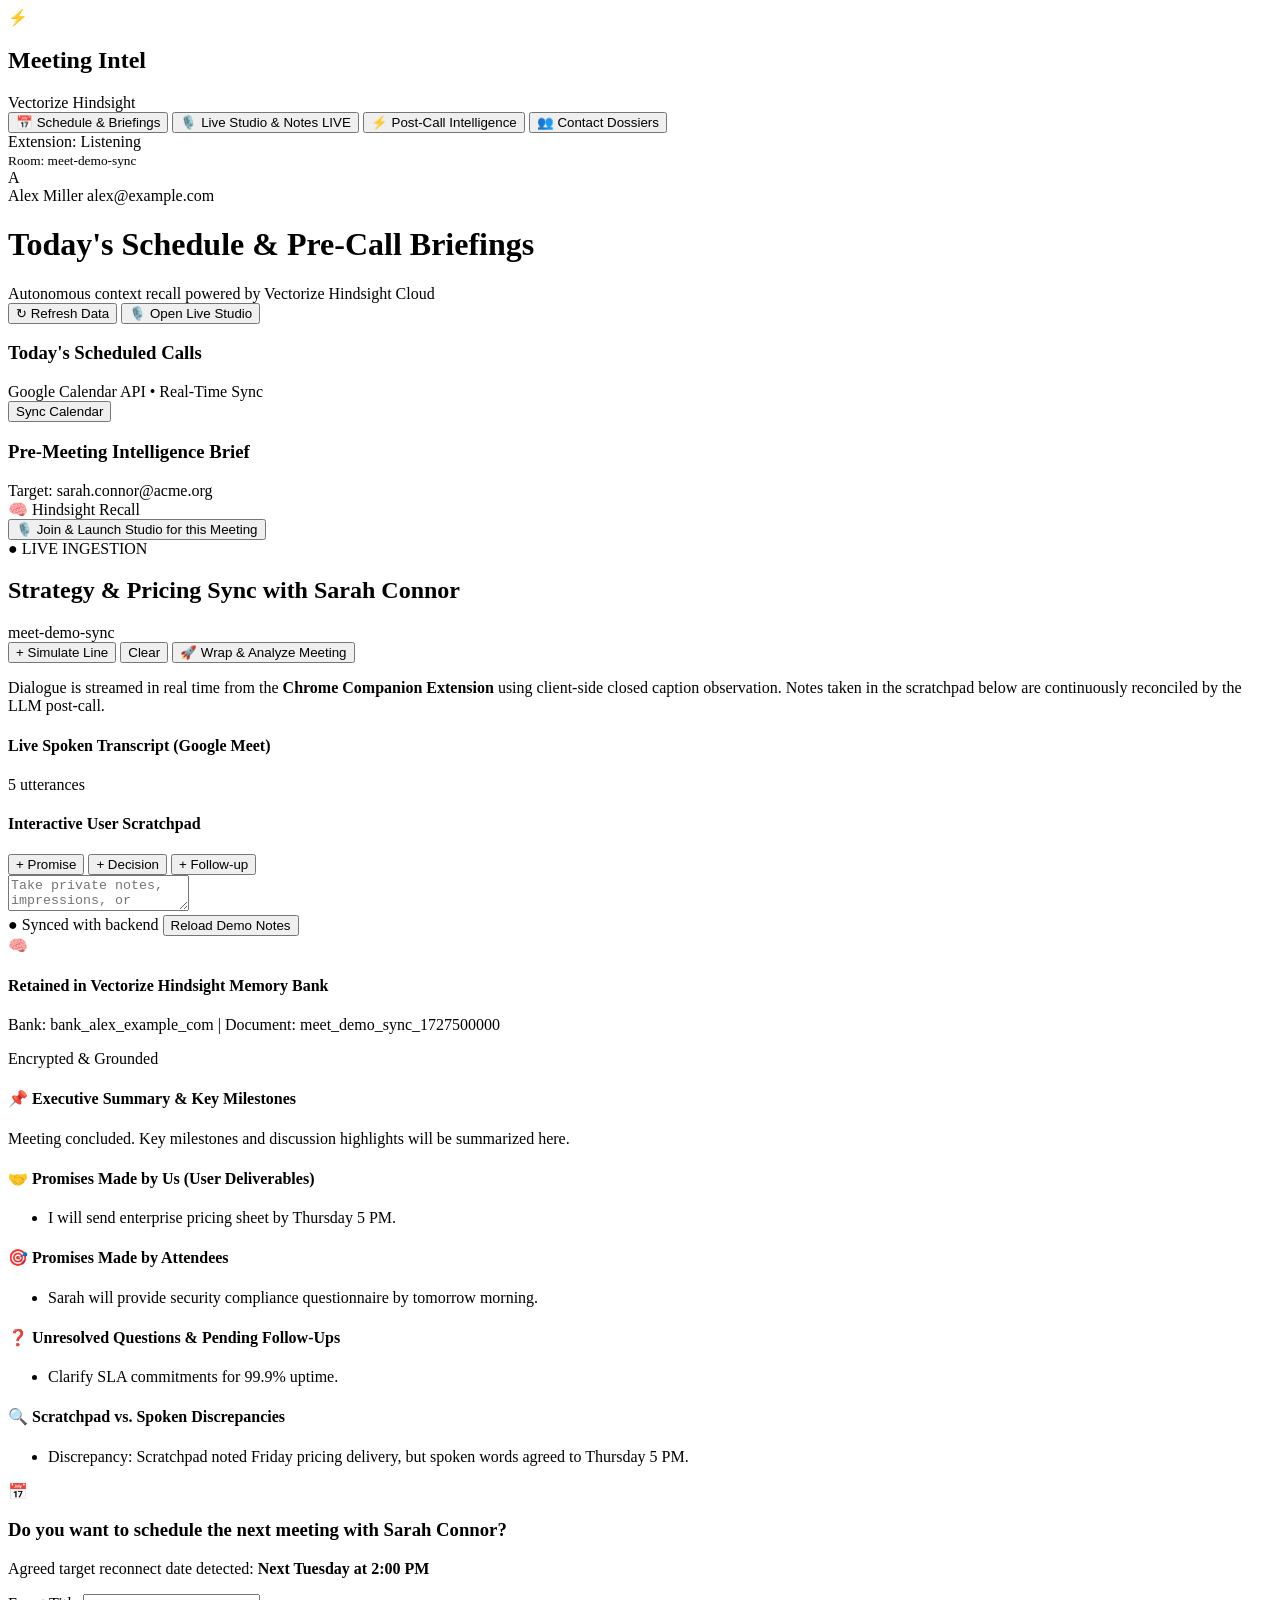
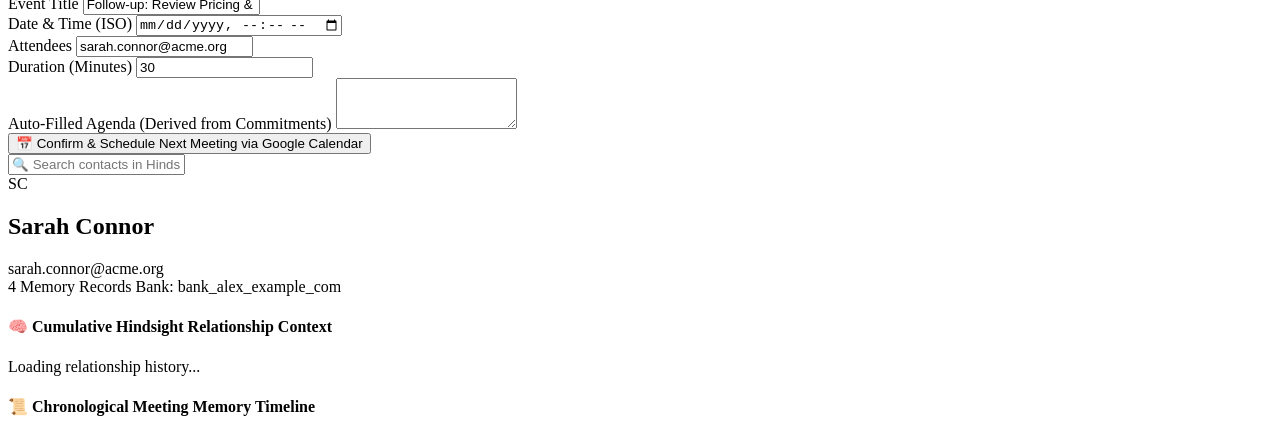
==== meeting-intelligence-agent/backend/app/static/index.html @ 630ba54e "feat: complete Meeting Intelligence Agent with Gemini, Hindsight memory, and n8n automations" ====
<!DOCTYPE html>
<html lang="en">
<head>
  <meta charset="UTF-8">
  <meta name="viewport" content="width=device-width, initial-scale=1.0">
  <title>Meeting Intelligence Agent - Central Dashboard</title>
  <link rel="stylesheet" href="/static/dashboard.css">
</head>
<body>
  <div class="layout-container">
    <!-- Sidebar Navigation -->
    <aside class="sidebar">
      <div class="sidebar-header">
        <div class="brand-logo">
          <span class="brand-icon">⚡</span>
          <div class="brand-text">
            <h2>Meeting Intel</h2>
            <span class="brand-tag">Vectorize Hindsight</span>
          </div>
        </div>
      </div>

      <nav class="sidebar-nav">
        <button class="nav-item active" data-view="view-schedule">
          <span class="nav-icon">📅</span>
          <span class="nav-label">Schedule & Briefings</span>
        </button>
        <button class="nav-item" data-view="view-studio">
          <span class="nav-icon">🎙️</span>
          <span class="nav-label">Live Studio & Notes</span>
          <span class="nav-badge" id="streamBadge">LIVE</span>
        </button>
        <button class="nav-item" data-view="view-intelligence">
          <span class="nav-icon">⚡</span>
          <span class="nav-label">Post-Call Intelligence</span>
        </button>
        <button class="nav-item" data-view="view-contacts">
          <span class="nav-icon">👥</span>
          <span class="nav-label">Contact Dossiers</span>
        </button>
      </nav>

      <div class="sidebar-footer">
        <div class="stream-status-card">
          <div class="stream-indicator">
            <span class="pulse-dot" id="streamPulse"></span>
            <span class="stream-text" id="streamStatusText">Extension: Listening</span>
          </div>
          <small id="activeMeetingCode">Room: meet-demo-sync</small>
        </div>
        <div class="user-profile">
          <div class="user-avatar">A</div>
          <div class="user-info">
            <span class="user-name">Alex Miller</span>
            <span class="user-role">alex@example.com</span>
          </div>
        </div>
      </div>
    </aside>

    <!-- Main Content Area -->
    <main class="main-content">
      <!-- Top Bar -->
      <header class="topbar">
        <div class="topbar-left">
          <h1 id="currentViewTitle">Today's Schedule & Pre-Call Briefings</h1>
          <span class="topbar-sub" id="currentViewSubtitle">Autonomous context recall powered by Vectorize Hindsight Cloud</span>
        </div>
        <div class="topbar-right">
          <button class="btn btn-secondary btn-sm" id="btnGlobalRefresh">↻ Refresh Data</button>
          <button class="btn btn-primary btn-sm" id="btnLaunchStudioDirect">🎙️ Open Live Studio</button>
        </div>
      </header>

      <!-- VIEW 1: Schedule & Briefings -->
      <section id="view-schedule" class="dashboard-view active">
        <div class="grid-two-col">
          <!-- Left: Today's Meetings -->
          <div class="card">
            <div class="card-header">
              <div class="card-title-group">
                <h3>Today's Scheduled Calls</h3>
                <span class="sub-text">Google Calendar API • Real-Time Sync</span>
              </div>
              <button class="btn btn-ghost btn-xs" id="btnRefreshCalendar">Sync Calendar</button>
            </div>
            <div class="card-body">
              <div id="todayMeetingsList" class="schedule-list">
                <!-- Dynamically populated -->
              </div>
            </div>
          </div>

          <!-- Right: Pre-Meeting Briefing Card -->
          <div class="card briefing-panel-card">
            <div class="card-header">
              <div class="card-title-group">
                <h3>Pre-Meeting Intelligence Brief</h3>
                <span class="sub-text" id="briefingContactName">Target: sarah.connor@acme.org</span>
              </div>
              <span class="hindsight-pill">🧠 Hindsight Recall</span>
            </div>
            <div class="card-body">
              <div id="briefingLoading" class="loader-state" style="display: none;">
                <div class="spinner"></div>
                <p>Querying Vectorize Hindsight Bank for past commitments & agreements...</p>
              </div>
              <div id="briefingContent" class="briefing-content-box">
                <!-- Dynamically populated -->
              </div>
              <div class="briefing-actions">
                <button class="btn btn-accent btn-block" id="btnLaunchCallWithBrief">
                  🎙️ Join & Launch Studio for this Meeting
                </button>
              </div>
            </div>
          </div>
        </div>
      </section>

      <!-- VIEW 2: Live Meeting Studio & Scratchpad -->
      <section id="view-studio" class="dashboard-view">
        <div class="studio-header-card">
          <div class="studio-status-row">
            <div class="studio-title-block">
              <span class="live-pill">● LIVE INGESTION</span>
              <h2 id="studioMeetingTitle">Strategy & Pricing Sync with Sarah Connor</h2>
              <span class="meeting-id-pill" id="studioMeetingId">meet-demo-sync</span>
            </div>
            <div class="studio-tools">
              <button class="btn btn-ghost btn-sm" id="btnSimulateDialogue" title="Simulate incoming caption">+ Simulate Line</button>
              <button class="btn btn-ghost btn-sm" id="btnClearDialogue">Clear</button>
              <button class="btn btn-accent btn-sm" id="btnStudioWrapMeeting">
                🚀 Wrap & Analyze Meeting
              </button>
            </div>
          </div>
          <p class="studio-explainer">
            Dialogue is streamed in real time from the <strong>Chrome Companion Extension</strong> using client-side closed caption observation. Notes taken in the scratchpad below are continuously reconciled by the LLM post-call.
          </p>
        </div>

        <div class="studio-workspace">
          <!-- Left: Real-time Transcript Stream -->
          <div class="studio-pane dialogue-pane">
            <div class="pane-header">
              <h4>Live Spoken Transcript (Google Meet)</h4>
              <span class="pane-meta" id="captionCount">5 utterances</span>
            </div>
            <div class="dialogue-feed" id="dialogueFeed">
              <!-- Dynamically populated from /api/stream/session/{meeting_id} -->
            </div>
          </div>

          <!-- Right: Interactive User Scratchpad -->
          <div class="studio-pane scratchpad-pane">
            <div class="pane-header">
              <h4>Interactive User Scratchpad</h4>
              <div class="quick-tags-group">
                <button class="btn-tag" data-tag="[Promise: ]">+ Promise</button>
                <button class="btn-tag" data-tag="[Decision: ]">+ Decision</button>
                <button class="btn-tag" data-tag="[Action: ]">+ Follow-up</button>
              </div>
            </div>
            <textarea id="studioScratchpad" class="studio-textarea" placeholder="Take private notes, impressions, or agreed offline commitments during the call..."></textarea>
            <div class="scratchpad-statusbar">
              <span id="scratchpadSaveStatus">● Synced with backend</span>
              <button class="btn btn-link btn-xs" id="btnLoadDemoNotes">Reload Demo Notes</button>
            </div>
          </div>
        </div>
      </section>

      <!-- VIEW 3: Post-Meeting Intelligence & Follow-up Center -->
      <section id="view-intelligence" class="dashboard-view">
        <div id="intelLoadingState" class="loader-state" style="display: none;">
          <div class="spinner-large"></div>
          <h3>Running Synthesis & Updating Hindsight Cloud</h3>
          <p>Extracting commitments, analyzing note discrepancies, and retaining memories...</p>
        </div>

        <div id="intelMainContent">
          <!-- Hindsight Confirmation Banner -->
          <div class="memory-confirmation-banner">
            <div class="banner-icon">🧠</div>
            <div class="banner-text">
              <h4>Retained in Vectorize Hindsight Memory Bank</h4>
              <p id="hindsightMemoryDetails">Bank: bank_alex_example_com | Document: meet_demo_sync_1727500000</p>
            </div>
            <span class="badge-success">Encrypted & Grounded</span>
          </div>

          <!-- Structured Intelligence Grid -->
          <div class="intel-grid">
            <!-- Executive Summary -->
            <div class="intel-card col-span-2">
              <div class="intel-card-header">
                <h4>📌 Executive Summary & Key Milestones</h4>
              </div>
              <div class="intel-card-body" id="intelSummary">
                Meeting concluded. Key milestones and discussion highlights will be summarized here.
              </div>
            </div>

            <!-- Promises Made by Us -->
            <div class="intel-card">
              <div class="intel-card-header highlight-blue">
                <h4>🤝 Promises Made by Us (User Deliverables)</h4>
              </div>
              <ul class="intel-list" id="intelPromisesUs">
                <li>I will send enterprise pricing sheet by Thursday 5 PM.</li>
              </ul>
            </div>

            <!-- Promises Made by Them -->
            <div class="intel-card">
              <div class="intel-card-header highlight-purple">
                <h4>🎯 Promises Made by Attendees</h4>
              </div>
              <ul class="intel-list" id="intelPromisesThem">
                <li>Sarah will provide security compliance questionnaire by tomorrow morning.</li>
              </ul>
            </div>

            <!-- Unresolved Action Items -->
            <div class="intel-card">
              <div class="intel-card-header highlight-amber">
                <h4>❓ Unresolved Questions & Pending Follow-Ups</h4>
              </div>
              <ul class="intel-list" id="intelOpenFollowups">
                <li>Clarify SLA commitments for 99.9% uptime.</li>
              </ul>
            </div>

            <!-- Note Discrepancy Reconciliation -->
            <div class="intel-card">
              <div class="intel-card-header highlight-red">
                <h4>🔍 Scratchpad vs. Spoken Discrepancies</h4>
              </div>
              <ul class="intel-list" id="intelDiscrepancies">
                <li>Discrepancy: Scratchpad noted Friday pricing delivery, but spoken words agreed to Thursday 5 PM.</li>
              </ul>
            </div>
          </div>

          <!-- Proactive Follow-up Action Card -->
          <div class="card followup-card">
            <div class="followup-header">
              <div class="followup-title">
                <span class="calendar-icon">📅</span>
                <div>
                  <h3>Do you want to schedule the next meeting with <span id="followupAttendeeName">Sarah Connor</span>?</h3>
                  <p>Agreed target reconnect date detected: <strong id="followupSuggestedDate">Next Tuesday at 2:00 PM</strong></p>
                </div>
              </div>
            </div>

            <div class="followup-form-grid">
              <div class="form-group">
                <label>Event Title</label>
                <input type="text" id="followupTitle" value="Follow-up: Review Pricing & Deliverables" />
              </div>
              <div class="form-group">
                <label>Date & Time (ISO)</label>
                <input type="datetime-local" id="followupDateTime" />
              </div>
              <div class="form-group">
                <label>Attendees</label>
                <input type="text" id="followupAttendees" value="sarah.connor@acme.org" />
              </div>
              <div class="form-group">
                <label>Duration (Minutes)</label>
                <input type="number" id="followupDuration" value="30" step="15" />
              </div>
              <div class="form-group col-span-2">
                <label>Auto-Filled Agenda (Derived from Commitments)</label>
                <textarea id="followupAgenda" rows="3"></textarea>
              </div>
            </div>

            <div class="followup-footer">
              <button class="btn btn-success btn-lg" id="btnConfirmSchedule">
                📅 Confirm & Schedule Next Meeting via Google Calendar
              </button>
              <div id="calendarSuccessBox" class="success-box" style="display: none;"></div>
            </div>
          </div>
        </div>
      </section>

      <!-- VIEW 4: Contact History / Hindsight Dossier -->
      <section id="view-contacts" class="dashboard-view">
        <div class="dossier-layout">
          <!-- Contacts Sidebar -->
          <div class="dossier-list-pane">
            <div class="search-box">
              <input type="text" id="contactSearchInput" placeholder="🔍 Search contacts in Hindsight..." />
            </div>
            <div class="contacts-list" id="contactsContainer">
              <!-- Dynamically populated from /api/contacts -->
            </div>
          </div>

          <!-- Contact Profile & Cumulative History -->
          <div class="dossier-detail-pane">
            <div id="dossierHeader" class="dossier-profile-header">
              <div class="dossier-avatar" id="dossierAvatar">SC</div>
              <div class="dossier-meta">
                <h2 id="dossierContactName">Sarah Connor</h2>
                <span id="dossierContactEmail">sarah.connor@acme.org</span>
                <div class="dossier-tags">
                  <span class="tag-pill" id="dossierMemoryCount">4 Memory Records</span>
                  <span class="tag-pill">Bank: bank_alex_example_com</span>
                </div>
              </div>
            </div>

            <div class="dossier-sections">
              <!-- Cumulative Brief -->
              <div class="card mb-4">
                <div class="card-header">
                  <h4>🧠 Cumulative Hindsight Relationship Context</h4>
                </div>
                <div class="card-body">
                  <div id="dossierBriefing" class="dossier-text-content">
                    Loading relationship history...
                  </div>
                </div>
              </div>

              <!-- Chronological Meeting Timeline -->
              <div class="card">
                <div class="card-header">
                  <h4>📜 Chronological Meeting Memory Timeline</h4>
                </div>
                <div class="card-body">
                  <div id="dossierTimeline" class="timeline-container">
                    <!-- Dynamically populated -->
                  </div>
                </div>
              </div>
            </div>
          </div>
        </div>
      </section>
    </main>
  </div>

  <script src="/static/dashboard.js"></script>
</body>
</html>
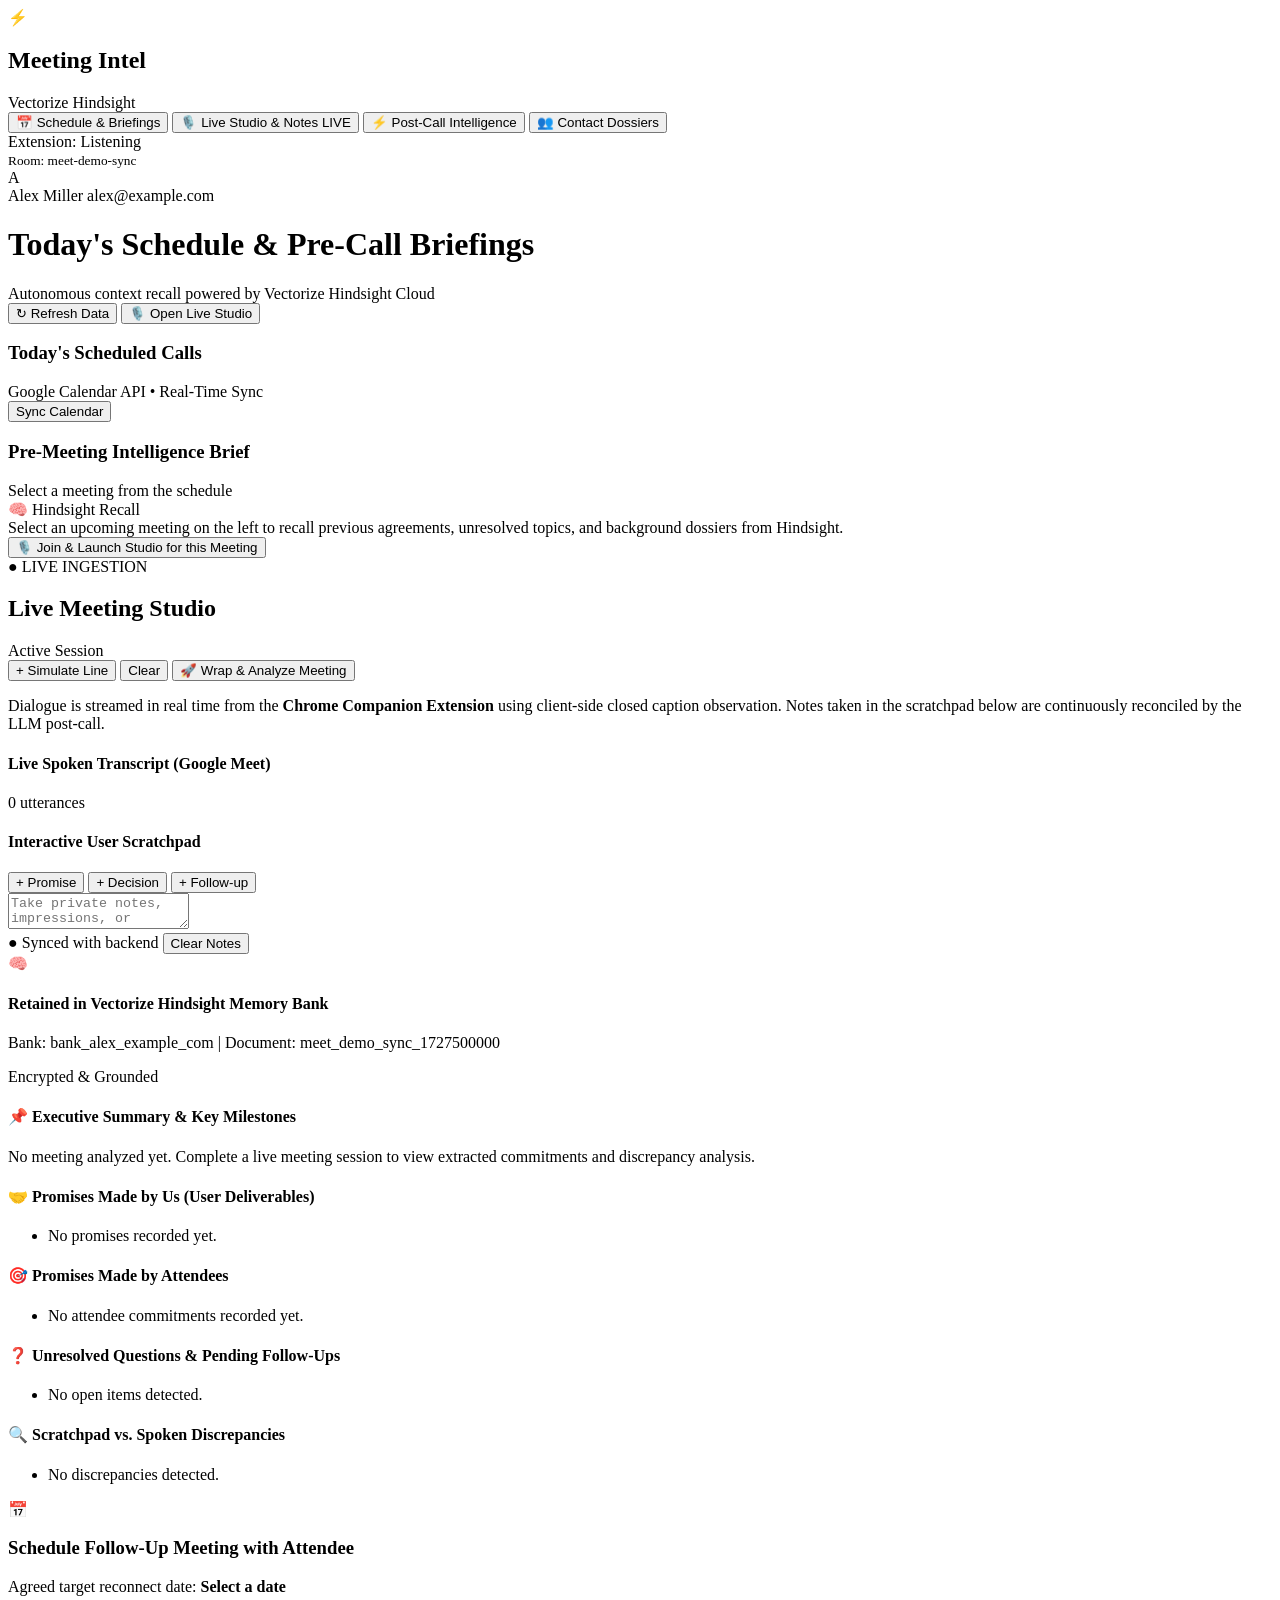
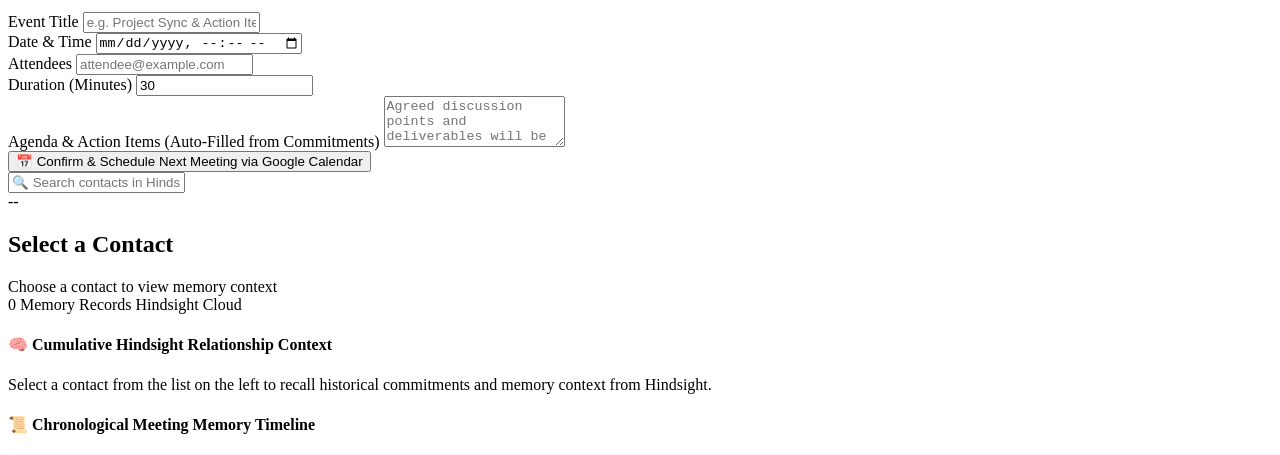
==== commit de55a177: "clean: remove all preset demo data, Sarah references, and sync extension to Meating AI Extention" ====
--- a/meeting-intelligence-agent/backend/app/static/index.html
+++ b/meeting-intelligence-agent/backend/app/static/index.html
@@ -96,7 +96,7 @@
             <div class="card-header">
               <div class="card-title-group">
                 <h3>Pre-Meeting Intelligence Brief</h3>
-                <span class="sub-text" id="briefingContactName">Target: sarah.connor@acme.org</span>
+                <span class="sub-text" id="briefingContactName">Select a meeting from the schedule</span>
               </div>
               <span class="hindsight-pill">🧠 Hindsight Recall</span>
             </div>
@@ -106,7 +106,7 @@
                 <p>Querying Vectorize Hindsight Bank for past commitments & agreements...</p>
               </div>
               <div id="briefingContent" class="briefing-content-box">
-                <!-- Dynamically populated -->
+                Select an upcoming meeting on the left to recall previous agreements, unresolved topics, and background dossiers from Hindsight.
               </div>
               <div class="briefing-actions">
                 <button class="btn btn-accent btn-block" id="btnLaunchCallWithBrief">
@@ -124,8 +124,8 @@
           <div class="studio-status-row">
             <div class="studio-title-block">
               <span class="live-pill">● LIVE INGESTION</span>
-              <h2 id="studioMeetingTitle">Strategy & Pricing Sync with Sarah Connor</h2>
-              <span class="meeting-id-pill" id="studioMeetingId">meet-demo-sync</span>
+              <h2 id="studioMeetingTitle">Live Meeting Studio</h2>
+              <span class="meeting-id-pill" id="studioMeetingId">Active Session</span>
             </div>
             <div class="studio-tools">
               <button class="btn btn-ghost btn-sm" id="btnSimulateDialogue" title="Simulate incoming caption">+ Simulate Line</button>
@@ -145,7 +145,7 @@
           <div class="studio-pane dialogue-pane">
             <div class="pane-header">
               <h4>Live Spoken Transcript (Google Meet)</h4>
-              <span class="pane-meta" id="captionCount">5 utterances</span>
+              <span class="pane-meta" id="captionCount">0 utterances</span>
             </div>
             <div class="dialogue-feed" id="dialogueFeed">
               <!-- Dynamically populated from /api/stream/session/{meeting_id} -->
@@ -165,7 +165,7 @@
             <textarea id="studioScratchpad" class="studio-textarea" placeholder="Take private notes, impressions, or agreed offline commitments during the call..."></textarea>
             <div class="scratchpad-statusbar">
               <span id="scratchpadSaveStatus">● Synced with backend</span>
-              <button class="btn btn-link btn-xs" id="btnLoadDemoNotes">Reload Demo Notes</button>
+              <button class="btn btn-link btn-xs" id="btnClearNotes">Clear Notes</button>
             </div>
           </div>
         </div>
@@ -198,7 +198,7 @@
                 <h4>📌 Executive Summary & Key Milestones</h4>
               </div>
               <div class="intel-card-body" id="intelSummary">
-                Meeting concluded. Key milestones and discussion highlights will be summarized here.
+                No meeting analyzed yet. Complete a live meeting session to view extracted commitments and discrepancy analysis.
               </div>
             </div>
 
@@ -208,7 +208,7 @@
                 <h4>🤝 Promises Made by Us (User Deliverables)</h4>
               </div>
               <ul class="intel-list" id="intelPromisesUs">
-                <li>I will send enterprise pricing sheet by Thursday 5 PM.</li>
+                <li style="color: var(--text-muted);">No promises recorded yet.</li>
               </ul>
             </div>
 
@@ -218,7 +218,7 @@
                 <h4>🎯 Promises Made by Attendees</h4>
               </div>
               <ul class="intel-list" id="intelPromisesThem">
-                <li>Sarah will provide security compliance questionnaire by tomorrow morning.</li>
+                <li style="color: var(--text-muted);">No attendee commitments recorded yet.</li>
               </ul>
             </div>
 
@@ -228,7 +228,7 @@
                 <h4>❓ Unresolved Questions & Pending Follow-Ups</h4>
               </div>
               <ul class="intel-list" id="intelOpenFollowups">
-                <li>Clarify SLA commitments for 99.9% uptime.</li>
+                <li style="color: var(--text-muted);">No open items detected.</li>
               </ul>
             </div>
 
@@ -238,7 +238,7 @@
                 <h4>🔍 Scratchpad vs. Spoken Discrepancies</h4>
               </div>
               <ul class="intel-list" id="intelDiscrepancies">
-                <li>Discrepancy: Scratchpad noted Friday pricing delivery, but spoken words agreed to Thursday 5 PM.</li>
+                <li style="color: var(--text-muted);">No discrepancies detected.</li>
               </ul>
             </div>
           </div>
@@ -249,8 +249,8 @@
               <div class="followup-title">
                 <span class="calendar-icon">📅</span>
                 <div>
-                  <h3>Do you want to schedule the next meeting with <span id="followupAttendeeName">Sarah Connor</span>?</h3>
-                  <p>Agreed target reconnect date detected: <strong id="followupSuggestedDate">Next Tuesday at 2:00 PM</strong></p>
+                  <h3>Schedule Follow-Up Meeting with <span id="followupAttendeeName">Attendee</span></h3>
+                  <p>Agreed target reconnect date: <strong id="followupSuggestedDate">Select a date</strong></p>
                 </div>
               </div>
             </div>
@@ -258,23 +258,23 @@
             <div class="followup-form-grid">
               <div class="form-group">
                 <label>Event Title</label>
-                <input type="text" id="followupTitle" value="Follow-up: Review Pricing & Deliverables" />
+                <input type="text" id="followupTitle" placeholder="e.g. Project Sync & Action Items" />
               </div>
               <div class="form-group">
-                <label>Date & Time (ISO)</label>
+                <label>Date & Time</label>
                 <input type="datetime-local" id="followupDateTime" />
               </div>
               <div class="form-group">
                 <label>Attendees</label>
-                <input type="text" id="followupAttendees" value="sarah.connor@acme.org" />
+                <input type="text" id="followupAttendees" placeholder="attendee@example.com" />
               </div>
               <div class="form-group">
                 <label>Duration (Minutes)</label>
                 <input type="number" id="followupDuration" value="30" step="15" />
               </div>
               <div class="form-group col-span-2">
-                <label>Auto-Filled Agenda (Derived from Commitments)</label>
-                <textarea id="followupAgenda" rows="3"></textarea>
+                <label>Agenda & Action Items (Auto-Filled from Commitments)</label>
+                <textarea id="followupAgenda" rows="3" placeholder="Agreed discussion points and deliverables will be pre-filled here..."></textarea>
               </div>
             </div>
 
@@ -304,13 +304,13 @@
           <!-- Contact Profile & Cumulative History -->
           <div class="dossier-detail-pane">
             <div id="dossierHeader" class="dossier-profile-header">
-              <div class="dossier-avatar" id="dossierAvatar">SC</div>
+              <div class="dossier-avatar" id="dossierAvatar">--</div>
               <div class="dossier-meta">
-                <h2 id="dossierContactName">Sarah Connor</h2>
-                <span id="dossierContactEmail">sarah.connor@acme.org</span>
+                <h2 id="dossierContactName">Select a Contact</h2>
+                <span id="dossierContactEmail">Choose a contact to view memory context</span>
                 <div class="dossier-tags">
-                  <span class="tag-pill" id="dossierMemoryCount">4 Memory Records</span>
-                  <span class="tag-pill">Bank: bank_alex_example_com</span>
+                  <span class="tag-pill" id="dossierMemoryCount">0 Memory Records</span>
+                  <span class="tag-pill">Hindsight Cloud</span>
                 </div>
               </div>
             </div>
@@ -323,7 +323,7 @@
                 </div>
                 <div class="card-body">
                   <div id="dossierBriefing" class="dossier-text-content">
-                    Loading relationship history...
+                    Select a contact from the list on the left to recall historical commitments and memory context from Hindsight.
                   </div>
                 </div>
               </div>
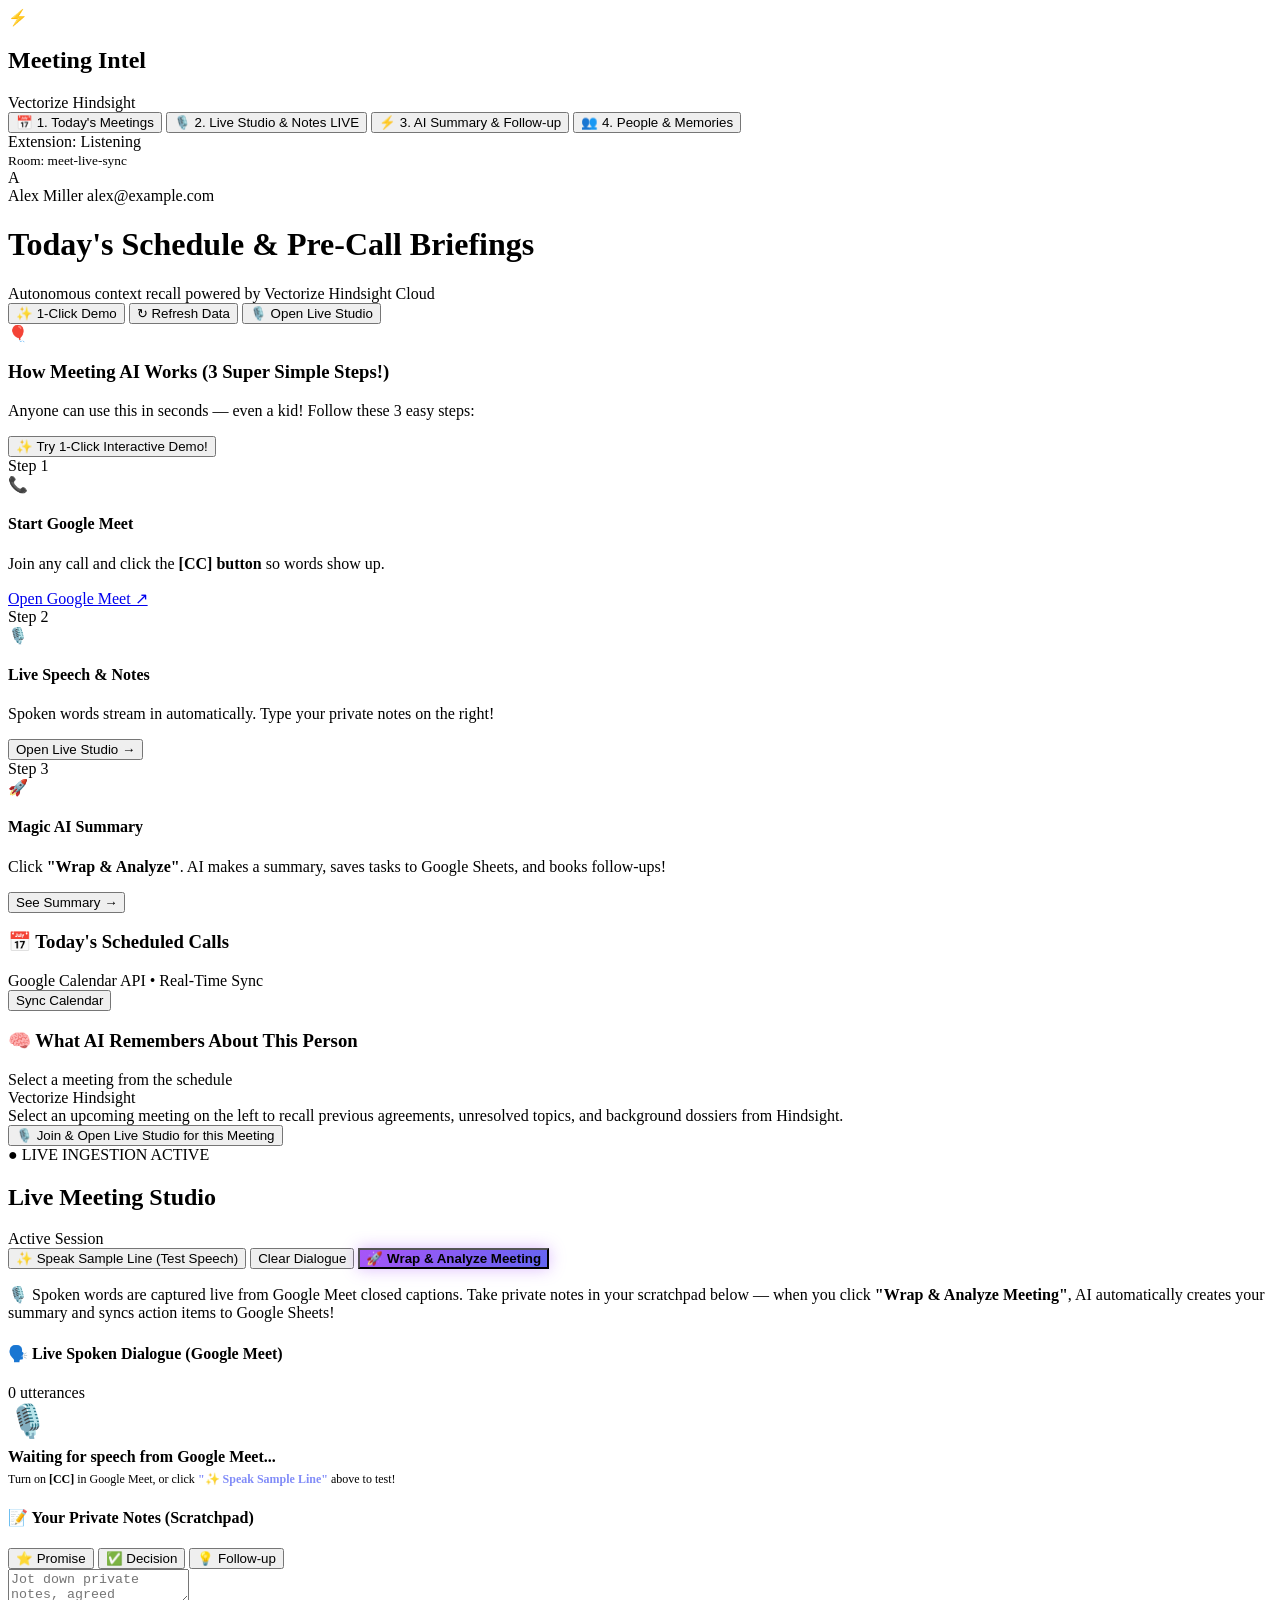
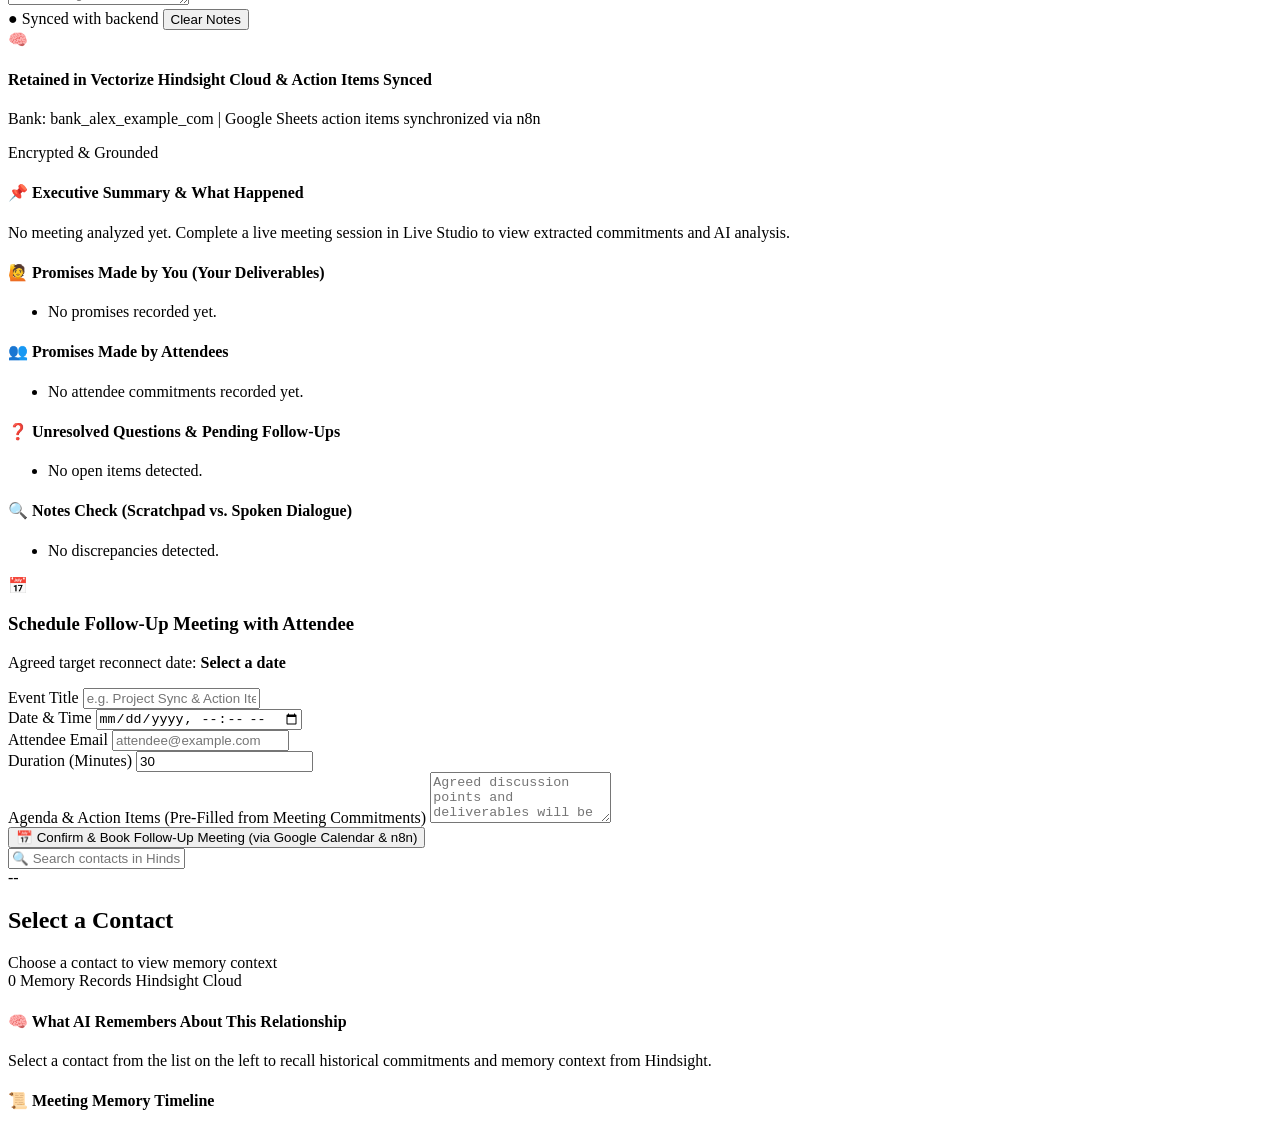
==== commit c71976e0: "feat: Add kid-friendly 3-step wizard, 1-click interactive demo, and crystal-clear extension live ver" ====
--- a/meeting-intelligence-agent/backend/app/static/index.html
+++ b/meeting-intelligence-agent/backend/app/static/index.html
@@ -23,20 +23,20 @@
       <nav class="sidebar-nav">
         <button class="nav-item active" data-view="view-schedule">
           <span class="nav-icon">📅</span>
-          <span class="nav-label">Schedule & Briefings</span>
+          <span class="nav-label">1. Today's Meetings</span>
         </button>
         <button class="nav-item" data-view="view-studio">
           <span class="nav-icon">🎙️</span>
-          <span class="nav-label">Live Studio & Notes</span>
+          <span class="nav-label">2. Live Studio & Notes</span>
           <span class="nav-badge" id="streamBadge">LIVE</span>
         </button>
         <button class="nav-item" data-view="view-intelligence">
           <span class="nav-icon">⚡</span>
-          <span class="nav-label">Post-Call Intelligence</span>
+          <span class="nav-label">3. AI Summary & Follow-up</span>
         </button>
         <button class="nav-item" data-view="view-contacts">
           <span class="nav-icon">👥</span>
-          <span class="nav-label">Contact Dossiers</span>
+          <span class="nav-label">4. People & Memories</span>
         </button>
       </nav>
 
@@ -46,7 +46,7 @@
             <span class="pulse-dot" id="streamPulse"></span>
             <span class="stream-text" id="streamStatusText">Extension: Listening</span>
           </div>
-          <small id="activeMeetingCode">Room: meet-demo-sync</small>
+          <small id="activeMeetingCode">Room: meet-live-sync</small>
         </div>
         <div class="user-profile">
           <div class="user-avatar">A</div>
@@ -67,10 +67,53 @@
           <span class="topbar-sub" id="currentViewSubtitle">Autonomous context recall powered by Vectorize Hindsight Cloud</span>
         </div>
         <div class="topbar-right">
+          <button class="btn btn-magic-sm" id="btnLaunchDemoTop">✨ 1-Click Demo</button>
           <button class="btn btn-secondary btn-sm" id="btnGlobalRefresh">↻ Refresh Data</button>
           <button class="btn btn-primary btn-sm" id="btnLaunchStudioDirect">🎙️ Open Live Studio</button>
         </div>
       </header>
+
+      <!-- Kid-Friendly 3-Step Guide Banner -->
+      <div class="kid-guide-banner" id="kidGuideBanner">
+        <div class="guide-banner-header">
+          <div class="guide-title">
+            <span class="guide-emoji">🎈</span>
+            <div>
+              <h3>How Meeting AI Works (3 Super Simple Steps!)</h3>
+              <p>Anyone can use this in seconds — even a kid! Follow these 3 easy steps:</p>
+            </div>
+          </div>
+          <button class="btn btn-magic" id="btnLaunchDemo">
+            ✨ Try 1-Click Interactive Demo!
+          </button>
+        </div>
+
+        <div class="guide-steps-grid">
+          <div class="step-card" id="guideStep1">
+            <div class="step-num">Step 1</div>
+            <div class="step-icon">📞</div>
+            <h4>Start Google Meet</h4>
+            <p>Join any call and click the <strong>[CC] button</strong> so words show up.</p>
+            <a href="https://meet.google.com/new" target="_blank" class="step-link">Open Google Meet ↗</a>
+          </div>
+
+          <div class="step-card" id="guideStep2">
+            <div class="step-num">Step 2</div>
+            <div class="step-icon">🎙️</div>
+            <h4>Live Speech & Notes</h4>
+            <p>Spoken words stream in automatically. Type your private notes on the right!</p>
+            <button class="step-btn" id="btnGoToStudio">Open Live Studio →</button>
+          </div>
+
+          <div class="step-card" id="guideStep3">
+            <div class="step-num">Step 3</div>
+            <div class="step-icon">🚀</div>
+            <h4>Magic AI Summary</h4>
+            <p>Click <strong>"Wrap & Analyze"</strong>. AI makes a summary, saves tasks to Google Sheets, and books follow-ups!</p>
+            <button class="step-btn" id="btnGoToIntel">See Summary →</button>
+          </div>
+        </div>
+      </div>
 
       <!-- VIEW 1: Schedule & Briefings -->
       <section id="view-schedule" class="dashboard-view active">
@@ -79,7 +122,7 @@
           <div class="card">
             <div class="card-header">
               <div class="card-title-group">
-                <h3>Today's Scheduled Calls</h3>
+                <h3>📅 Today's Scheduled Calls</h3>
                 <span class="sub-text">Google Calendar API • Real-Time Sync</span>
               </div>
               <button class="btn btn-ghost btn-xs" id="btnRefreshCalendar">Sync Calendar</button>
@@ -95,10 +138,10 @@
           <div class="card briefing-panel-card">
             <div class="card-header">
               <div class="card-title-group">
-                <h3>Pre-Meeting Intelligence Brief</h3>
+                <h3>🧠 What AI Remembers About This Person</h3>
                 <span class="sub-text" id="briefingContactName">Select a meeting from the schedule</span>
               </div>
-              <span class="hindsight-pill">🧠 Hindsight Recall</span>
+              <span class="hindsight-pill">Vectorize Hindsight</span>
             </div>
             <div class="card-body">
               <div id="briefingLoading" class="loader-state" style="display: none;">
@@ -110,7 +153,7 @@
               </div>
               <div class="briefing-actions">
                 <button class="btn btn-accent btn-block" id="btnLaunchCallWithBrief">
-                  🎙️ Join & Launch Studio for this Meeting
+                  🎙️ Join & Open Live Studio for this Meeting
                 </button>
               </div>
             </div>
@@ -123,20 +166,22 @@
         <div class="studio-header-card">
           <div class="studio-status-row">
             <div class="studio-title-block">
-              <span class="live-pill">● LIVE INGESTION</span>
+              <span class="live-pill">● LIVE INGESTION ACTIVE</span>
               <h2 id="studioMeetingTitle">Live Meeting Studio</h2>
               <span class="meeting-id-pill" id="studioMeetingId">Active Session</span>
             </div>
             <div class="studio-tools">
-              <button class="btn btn-ghost btn-sm" id="btnSimulateDialogue" title="Simulate incoming caption">+ Simulate Line</button>
-              <button class="btn btn-ghost btn-sm" id="btnClearDialogue">Clear</button>
-              <button class="btn btn-accent btn-sm" id="btnStudioWrapMeeting">
+              <button class="btn btn-primary btn-sm" id="btnSimulateDialogue" title="Simulate incoming caption">
+                ✨ Speak Sample Line (Test Speech)
+              </button>
+              <button class="btn btn-ghost btn-sm" id="btnClearDialogue">Clear Dialogue</button>
+              <button class="btn btn-accent btn-sm" id="btnStudioWrapMeeting" style="font-weight: 800; background: linear-gradient(135deg, #a855f7, #6366f1); box-shadow: 0 0 16px rgba(168, 85, 247, 0.4);">
                 🚀 Wrap & Analyze Meeting
               </button>
             </div>
           </div>
           <p class="studio-explainer">
-            Dialogue is streamed in real time from the <strong>Chrome Companion Extension</strong> using client-side closed caption observation. Notes taken in the scratchpad below are continuously reconciled by the LLM post-call.
+            🎙️ Spoken words are captured live from Google Meet closed captions. Take private notes in your scratchpad below — when you click <strong>"Wrap & Analyze Meeting"</strong>, AI automatically creates your summary and syncs action items to Google Sheets!
           </p>
         </div>
 
@@ -144,25 +189,31 @@
           <!-- Left: Real-time Transcript Stream -->
           <div class="studio-pane dialogue-pane">
             <div class="pane-header">
-              <h4>Live Spoken Transcript (Google Meet)</h4>
+              <h4>🗣️ Live Spoken Dialogue (Google Meet)</h4>
               <span class="pane-meta" id="captionCount">0 utterances</span>
             </div>
             <div class="dialogue-feed" id="dialogueFeed">
-              <!-- Dynamically populated from /api/stream/session/{meeting_id} -->
+              <div class="empty-feed-hint">
+                <div style="font-size: 32px; margin-bottom: 8px;">🎙️</div>
+                <strong>Waiting for speech from Google Meet...</strong>
+                <p style="font-size: 12px; color: var(--text-muted); margin-top: 6px;">
+                  Turn on <strong>[CC]</strong> in Google Meet, or click <strong style="color: #818cf8;">"✨ Speak Sample Line"</strong> above to test!
+                </p>
+              </div>
             </div>
           </div>
 
           <!-- Right: Interactive User Scratchpad -->
           <div class="studio-pane scratchpad-pane">
             <div class="pane-header">
-              <h4>Interactive User Scratchpad</h4>
+              <h4>📝 Your Private Notes (Scratchpad)</h4>
               <div class="quick-tags-group">
-                <button class="btn-tag" data-tag="[Promise: ]">+ Promise</button>
-                <button class="btn-tag" data-tag="[Decision: ]">+ Decision</button>
-                <button class="btn-tag" data-tag="[Action: ]">+ Follow-up</button>
-              </div>
-            </div>
-            <textarea id="studioScratchpad" class="studio-textarea" placeholder="Take private notes, impressions, or agreed offline commitments during the call..."></textarea>
+                <button class="btn-tag" data-tag="[Promise: ]">⭐ Promise</button>
+                <button class="btn-tag" data-tag="[Decision: ]">✅ Decision</button>
+                <button class="btn-tag" data-tag="[Action: ]">💡 Follow-up</button>
+              </div>
+            </div>
+            <textarea id="studioScratchpad" class="studio-textarea" placeholder="Jot down private notes, agreed commitments, or offline ideas during the call..."></textarea>
             <div class="scratchpad-statusbar">
               <span id="scratchpadSaveStatus">● Synced with backend</span>
               <button class="btn btn-link btn-xs" id="btnClearNotes">Clear Notes</button>
@@ -175,17 +226,17 @@
       <section id="view-intelligence" class="dashboard-view">
         <div id="intelLoadingState" class="loader-state" style="display: none;">
           <div class="spinner-large"></div>
-          <h3>Running Synthesis & Updating Hindsight Cloud</h3>
-          <p>Extracting commitments, analyzing note discrepancies, and retaining memories...</p>
+          <h3>Running AI Synthesis & Saving to Memory Cloud...</h3>
+          <p>Extracting commitments, syncing action items to Google Sheets, and updating Vectorize Hindsight...</p>
         </div>
 
         <div id="intelMainContent">
-          <!-- Hindsight Confirmation Banner -->
+          <!-- Hindsight & n8n Confirmation Banner -->
           <div class="memory-confirmation-banner">
             <div class="banner-icon">🧠</div>
             <div class="banner-text">
-              <h4>Retained in Vectorize Hindsight Memory Bank</h4>
-              <p id="hindsightMemoryDetails">Bank: bank_alex_example_com | Document: meet_demo_sync_1727500000</p>
+              <h4>Retained in Vectorize Hindsight Cloud & Action Items Synced</h4>
+              <p id="hindsightMemoryDetails">Bank: bank_alex_example_com | Google Sheets action items synchronized via n8n</p>
             </div>
             <span class="badge-success">Encrypted & Grounded</span>
           </div>
@@ -195,17 +246,17 @@
             <!-- Executive Summary -->
             <div class="intel-card col-span-2">
               <div class="intel-card-header">
-                <h4>📌 Executive Summary & Key Milestones</h4>
+                <h4>📌 Executive Summary & What Happened</h4>
               </div>
               <div class="intel-card-body" id="intelSummary">
-                No meeting analyzed yet. Complete a live meeting session to view extracted commitments and discrepancy analysis.
+                No meeting analyzed yet. Complete a live meeting session in Live Studio to view extracted commitments and AI analysis.
               </div>
             </div>
 
             <!-- Promises Made by Us -->
             <div class="intel-card">
               <div class="intel-card-header highlight-blue">
-                <h4>🤝 Promises Made by Us (User Deliverables)</h4>
+                <h4>🙋 Promises Made by You (Your Deliverables)</h4>
               </div>
               <ul class="intel-list" id="intelPromisesUs">
                 <li style="color: var(--text-muted);">No promises recorded yet.</li>
@@ -215,7 +266,7 @@
             <!-- Promises Made by Them -->
             <div class="intel-card">
               <div class="intel-card-header highlight-purple">
-                <h4>🎯 Promises Made by Attendees</h4>
+                <h4>👥 Promises Made by Attendees</h4>
               </div>
               <ul class="intel-list" id="intelPromisesThem">
                 <li style="color: var(--text-muted);">No attendee commitments recorded yet.</li>
@@ -235,7 +286,7 @@
             <!-- Note Discrepancy Reconciliation -->
             <div class="intel-card">
               <div class="intel-card-header highlight-red">
-                <h4>🔍 Scratchpad vs. Spoken Discrepancies</h4>
+                <h4>🔍 Notes Check (Scratchpad vs. Spoken Dialogue)</h4>
               </div>
               <ul class="intel-list" id="intelDiscrepancies">
                 <li style="color: var(--text-muted);">No discrepancies detected.</li>
@@ -265,7 +316,7 @@
                 <input type="datetime-local" id="followupDateTime" />
               </div>
               <div class="form-group">
-                <label>Attendees</label>
+                <label>Attendee Email</label>
                 <input type="text" id="followupAttendees" placeholder="attendee@example.com" />
               </div>
               <div class="form-group">
@@ -273,14 +324,14 @@
                 <input type="number" id="followupDuration" value="30" step="15" />
               </div>
               <div class="form-group col-span-2">
-                <label>Agenda & Action Items (Auto-Filled from Commitments)</label>
+                <label>Agenda & Action Items (Pre-Filled from Meeting Commitments)</label>
                 <textarea id="followupAgenda" rows="3" placeholder="Agreed discussion points and deliverables will be pre-filled here..."></textarea>
               </div>
             </div>
 
             <div class="followup-footer">
               <button class="btn btn-success btn-lg" id="btnConfirmSchedule">
-                📅 Confirm & Schedule Next Meeting via Google Calendar
+                📅 Confirm & Book Follow-Up Meeting (via Google Calendar & n8n)
               </button>
               <div id="calendarSuccessBox" class="success-box" style="display: none;"></div>
             </div>
@@ -319,7 +370,7 @@
               <!-- Cumulative Brief -->
               <div class="card mb-4">
                 <div class="card-header">
-                  <h4>🧠 Cumulative Hindsight Relationship Context</h4>
+                  <h4>🧠 What AI Remembers About This Relationship</h4>
                 </div>
                 <div class="card-body">
                   <div id="dossierBriefing" class="dossier-text-content">
@@ -331,7 +382,7 @@
               <!-- Chronological Meeting Timeline -->
               <div class="card">
                 <div class="card-header">
-                  <h4>📜 Chronological Meeting Memory Timeline</h4>
+                  <h4>📜 Meeting Memory Timeline</h4>
                 </div>
                 <div class="card-body">
                   <div id="dossierTimeline" class="timeline-container">
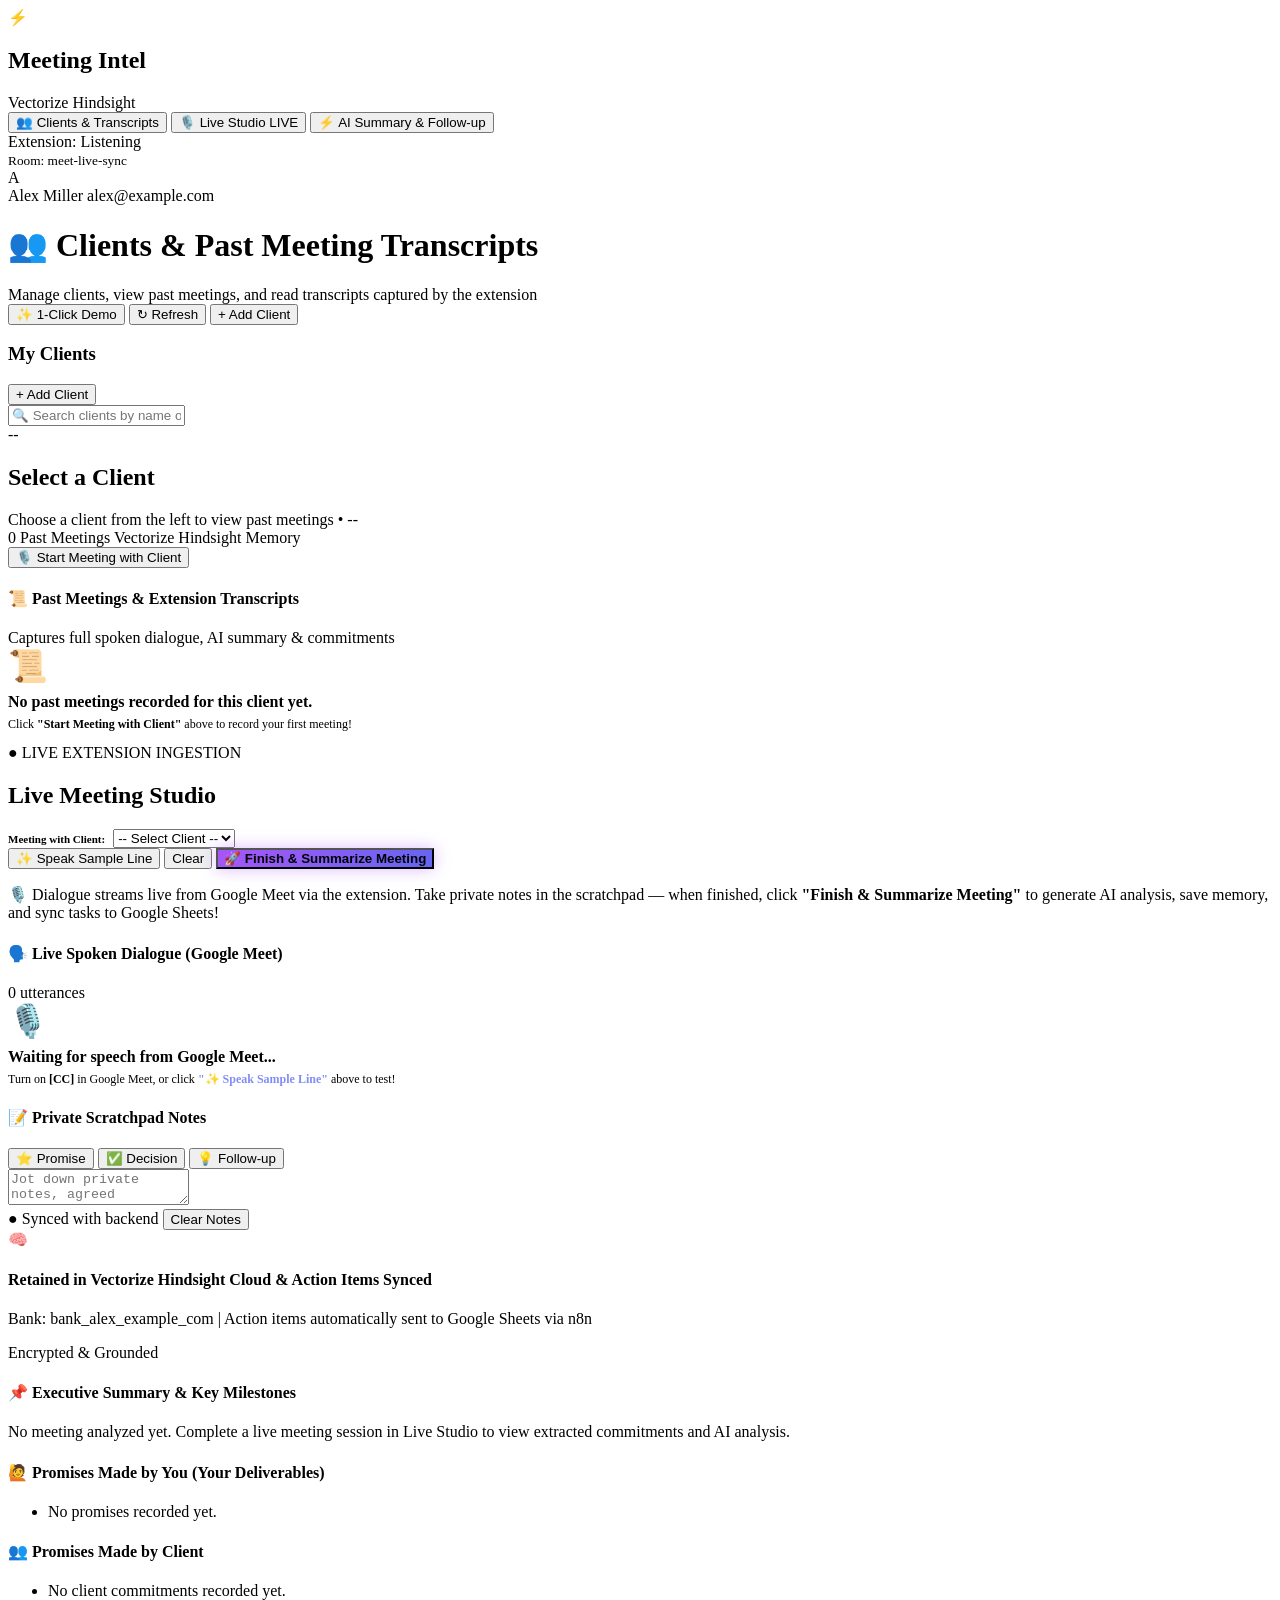
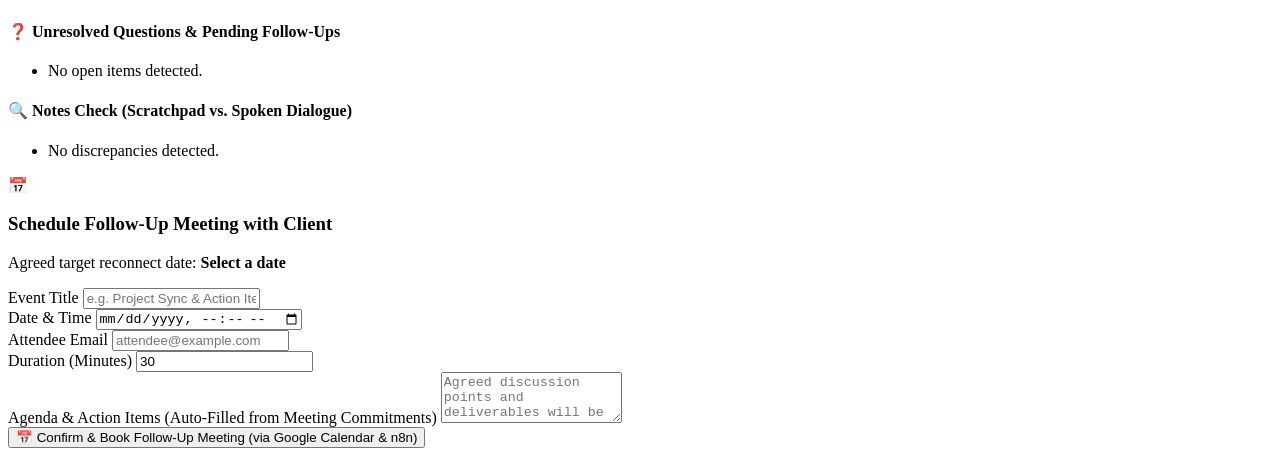
==== commit cfe654c2: "feat: Add client management, past meetings history, and extension transcript viewer" ====
--- a/meeting-intelligence-agent/backend/app/static/index.html
+++ b/meeting-intelligence-agent/backend/app/static/index.html
@@ -3,7 +3,7 @@
 <head>
   <meta charset="UTF-8">
   <meta name="viewport" content="width=device-width, initial-scale=1.0">
-  <title>Meeting Intelligence Agent - Central Dashboard</title>
+  <title>Meeting Intelligence Agent - Client Dashboard</title>
   <link rel="stylesheet" href="/static/dashboard.css">
 </head>
 <body>
@@ -21,22 +21,18 @@
       </div>
 
       <nav class="sidebar-nav">
-        <button class="nav-item active" data-view="view-schedule">
-          <span class="nav-icon">📅</span>
-          <span class="nav-label">1. Today's Meetings</span>
+        <button class="nav-item active" data-view="view-clients">
+          <span class="nav-icon">👥</span>
+          <span class="nav-label">Clients & Transcripts</span>
         </button>
         <button class="nav-item" data-view="view-studio">
           <span class="nav-icon">🎙️</span>
-          <span class="nav-label">2. Live Studio & Notes</span>
+          <span class="nav-label">Live Studio</span>
           <span class="nav-badge" id="streamBadge">LIVE</span>
         </button>
         <button class="nav-item" data-view="view-intelligence">
           <span class="nav-icon">⚡</span>
-          <span class="nav-label">3. AI Summary & Follow-up</span>
-        </button>
-        <button class="nav-item" data-view="view-contacts">
-          <span class="nav-icon">👥</span>
-          <span class="nav-label">4. People & Memories</span>
+          <span class="nav-label">AI Summary & Follow-up</span>
         </button>
       </nav>
 
@@ -63,98 +59,73 @@
       <!-- Top Bar -->
       <header class="topbar">
         <div class="topbar-left">
-          <h1 id="currentViewTitle">Today's Schedule & Pre-Call Briefings</h1>
-          <span class="topbar-sub" id="currentViewSubtitle">Autonomous context recall powered by Vectorize Hindsight Cloud</span>
+          <h1 id="currentViewTitle">👥 Clients & Past Meeting Transcripts</h1>
+          <span class="topbar-sub" id="currentViewSubtitle">Manage clients, view past meetings, and read transcripts captured by the extension</span>
         </div>
         <div class="topbar-right">
           <button class="btn btn-magic-sm" id="btnLaunchDemoTop">✨ 1-Click Demo</button>
-          <button class="btn btn-secondary btn-sm" id="btnGlobalRefresh">↻ Refresh Data</button>
-          <button class="btn btn-primary btn-sm" id="btnLaunchStudioDirect">🎙️ Open Live Studio</button>
+          <button class="btn btn-secondary btn-sm" id="btnGlobalRefresh">↻ Refresh</button>
+          <button class="btn btn-primary btn-sm" id="btnOpenAddClientModalTop">+ Add Client</button>
         </div>
       </header>
 
-      <!-- Kid-Friendly 3-Step Guide Banner -->
-      <div class="kid-guide-banner" id="kidGuideBanner">
-        <div class="guide-banner-header">
-          <div class="guide-title">
-            <span class="guide-emoji">🎈</span>
-            <div>
-              <h3>How Meeting AI Works (3 Super Simple Steps!)</h3>
-              <p>Anyone can use this in seconds — even a kid! Follow these 3 easy steps:</p>
-            </div>
-          </div>
-          <button class="btn btn-magic" id="btnLaunchDemo">
-            ✨ Try 1-Click Interactive Demo!
-          </button>
-        </div>
-
-        <div class="guide-steps-grid">
-          <div class="step-card" id="guideStep1">
-            <div class="step-num">Step 1</div>
-            <div class="step-icon">📞</div>
-            <h4>Start Google Meet</h4>
-            <p>Join any call and click the <strong>[CC] button</strong> so words show up.</p>
-            <a href="https://meet.google.com/new" target="_blank" class="step-link">Open Google Meet ↗</a>
-          </div>
-
-          <div class="step-card" id="guideStep2">
-            <div class="step-num">Step 2</div>
-            <div class="step-icon">🎙️</div>
-            <h4>Live Speech & Notes</h4>
-            <p>Spoken words stream in automatically. Type your private notes on the right!</p>
-            <button class="step-btn" id="btnGoToStudio">Open Live Studio →</button>
-          </div>
-
-          <div class="step-card" id="guideStep3">
-            <div class="step-num">Step 3</div>
-            <div class="step-icon">🚀</div>
-            <h4>Magic AI Summary</h4>
-            <p>Click <strong>"Wrap & Analyze"</strong>. AI makes a summary, saves tasks to Google Sheets, and books follow-ups!</p>
-            <button class="step-btn" id="btnGoToIntel">See Summary →</button>
-          </div>
-        </div>
-      </div>
-
-      <!-- VIEW 1: Schedule & Briefings -->
-      <section id="view-schedule" class="dashboard-view active">
-        <div class="grid-two-col">
-          <!-- Left: Today's Meetings -->
-          <div class="card">
-            <div class="card-header">
-              <div class="card-title-group">
-                <h3>📅 Today's Scheduled Calls</h3>
-                <span class="sub-text">Google Calendar API • Real-Time Sync</span>
-              </div>
-              <button class="btn btn-ghost btn-xs" id="btnRefreshCalendar">Sync Calendar</button>
-            </div>
-            <div class="card-body">
-              <div id="todayMeetingsList" class="schedule-list">
-                <!-- Dynamically populated -->
-              </div>
-            </div>
-          </div>
-
-          <!-- Right: Pre-Meeting Briefing Card -->
-          <div class="card briefing-panel-card">
-            <div class="card-header">
-              <div class="card-title-group">
-                <h3>🧠 What AI Remembers About This Person</h3>
-                <span class="sub-text" id="briefingContactName">Select a meeting from the schedule</span>
-              </div>
-              <span class="hindsight-pill">Vectorize Hindsight</span>
-            </div>
-            <div class="card-body">
-              <div id="briefingLoading" class="loader-state" style="display: none;">
-                <div class="spinner"></div>
-                <p>Querying Vectorize Hindsight Bank for past commitments & agreements...</p>
-              </div>
-              <div id="briefingContent" class="briefing-content-box">
-                Select an upcoming meeting on the left to recall previous agreements, unresolved topics, and background dossiers from Hindsight.
-              </div>
-              <div class="briefing-actions">
-                <button class="btn btn-accent btn-block" id="btnLaunchCallWithBrief">
-                  🎙️ Join & Open Live Studio for this Meeting
+      <!-- VIEW 1: Clients & Past Meetings with Transcripts -->
+      <section id="view-clients" class="dashboard-view active">
+        <div class="client-dashboard-layout">
+          <!-- Left: Clients Directory List -->
+          <div class="client-list-pane">
+            <div class="pane-header-row">
+              <h3>My Clients</h3>
+              <button class="btn btn-primary btn-xs" id="btnOpenAddClientModal">+ Add Client</button>
+            </div>
+            <div class="search-box">
+              <input type="text" id="clientSearchInput" placeholder="🔍 Search clients by name or company..." />
+            </div>
+            <div class="clients-list" id="clientsContainer">
+              <!-- Dynamically populated from /api/clients -->
+            </div>
+          </div>
+
+          <!-- Right: Client Profile & Past Meetings Transcripts -->
+          <div class="client-detail-pane">
+            <!-- Client Header Card -->
+            <div id="clientHeaderCard" class="client-profile-card">
+              <div class="client-avatar-large" id="clientAvatar">--</div>
+              <div class="client-meta-info">
+                <h2 id="clientName">Select a Client</h2>
+                <div class="client-sub-row">
+                  <span id="clientEmail">Choose a client from the left to view past meetings</span>
+                  <span class="meta-dot">•</span>
+                  <span id="clientCompany">--</span>
+                </div>
+                <div class="client-stats-pills">
+                  <span class="tag-pill" id="clientMeetingCountPill">0 Past Meetings</span>
+                  <span class="tag-pill">Vectorize Hindsight Memory</span>
+                </div>
+              </div>
+              <div class="client-action-block">
+                <button class="btn btn-accent btn-md" id="btnStartMeetingWithClient">
+                  🎙️ Start Meeting with <span id="btnClientTargetName">Client</span>
                 </button>
+              </div>
+            </div>
+
+            <!-- Client Past Meetings & Transcripts Section -->
+            <div class="client-history-section">
+              <div class="section-title-row">
+                <h4>📜 Past Meetings & Extension Transcripts</h4>
+                <span class="sub-text">Captures full spoken dialogue, AI summary & commitments</span>
+              </div>
+
+              <div id="clientMeetingsList" class="meetings-timeline-container">
+                <!-- Dynamically populated from /api/clients/{email}/meetings -->
+                <div class="empty-history-hint">
+                  <div style="font-size: 32px; margin-bottom: 8px;">📜</div>
+                  <strong>No past meetings recorded for this client yet.</strong>
+                  <p style="font-size: 12px; color: var(--text-muted); margin-top: 6px;">
+                    Click <strong>"Start Meeting with Client"</strong> above to record your first meeting!
+                  </p>
+                </div>
               </div>
             </div>
           </div>
@@ -166,22 +137,27 @@
         <div class="studio-header-card">
           <div class="studio-status-row">
             <div class="studio-title-block">
-              <span class="live-pill">● LIVE INGESTION ACTIVE</span>
+              <span class="live-pill">● LIVE EXTENSION INGESTION</span>
               <h2 id="studioMeetingTitle">Live Meeting Studio</h2>
-              <span class="meeting-id-pill" id="studioMeetingId">Active Session</span>
+              <div class="client-select-box" style="display: flex; align-items: center; gap: 8px; margin-top: 4px;">
+                <label style="font-size: 11px; color: var(--text-muted); font-weight: 700;">Meeting with Client:</label>
+                <select id="studioClientSelector" class="select-input">
+                  <option value="">-- Select Client --</option>
+                </select>
+              </div>
             </div>
             <div class="studio-tools">
               <button class="btn btn-primary btn-sm" id="btnSimulateDialogue" title="Simulate incoming caption">
-                ✨ Speak Sample Line (Test Speech)
+                ✨ Speak Sample Line
               </button>
-              <button class="btn btn-ghost btn-sm" id="btnClearDialogue">Clear Dialogue</button>
+              <button class="btn btn-ghost btn-sm" id="btnClearDialogue">Clear</button>
               <button class="btn btn-accent btn-sm" id="btnStudioWrapMeeting" style="font-weight: 800; background: linear-gradient(135deg, #a855f7, #6366f1); box-shadow: 0 0 16px rgba(168, 85, 247, 0.4);">
-                🚀 Wrap & Analyze Meeting
+                🚀 Finish & Summarize Meeting
               </button>
             </div>
           </div>
           <p class="studio-explainer">
-            🎙️ Spoken words are captured live from Google Meet closed captions. Take private notes in your scratchpad below — when you click <strong>"Wrap & Analyze Meeting"</strong>, AI automatically creates your summary and syncs action items to Google Sheets!
+            🎙️ Dialogue streams live from Google Meet via the extension. Take private notes in the scratchpad — when finished, click <strong>"Finish & Summarize Meeting"</strong> to generate AI analysis, save memory, and sync tasks to Google Sheets!
           </p>
         </div>
 
@@ -206,14 +182,14 @@
           <!-- Right: Interactive User Scratchpad -->
           <div class="studio-pane scratchpad-pane">
             <div class="pane-header">
-              <h4>📝 Your Private Notes (Scratchpad)</h4>
+              <h4>📝 Private Scratchpad Notes</h4>
               <div class="quick-tags-group">
                 <button class="btn-tag" data-tag="[Promise: ]">⭐ Promise</button>
                 <button class="btn-tag" data-tag="[Decision: ]">✅ Decision</button>
                 <button class="btn-tag" data-tag="[Action: ]">💡 Follow-up</button>
               </div>
             </div>
-            <textarea id="studioScratchpad" class="studio-textarea" placeholder="Jot down private notes, agreed commitments, or offline ideas during the call..."></textarea>
+            <textarea id="studioScratchpad" class="studio-textarea" placeholder="Jot down private notes, agreed commitments, or ideas during the call..."></textarea>
             <div class="scratchpad-statusbar">
               <span id="scratchpadSaveStatus">● Synced with backend</span>
               <button class="btn btn-link btn-xs" id="btnClearNotes">Clear Notes</button>
@@ -226,7 +202,7 @@
       <section id="view-intelligence" class="dashboard-view">
         <div id="intelLoadingState" class="loader-state" style="display: none;">
           <div class="spinner-large"></div>
-          <h3>Running AI Synthesis & Saving to Memory Cloud...</h3>
+          <h3>Running AI Synthesis & Saving Memory...</h3>
           <p>Extracting commitments, syncing action items to Google Sheets, and updating Vectorize Hindsight...</p>
         </div>
 
@@ -236,7 +212,7 @@
             <div class="banner-icon">🧠</div>
             <div class="banner-text">
               <h4>Retained in Vectorize Hindsight Cloud & Action Items Synced</h4>
-              <p id="hindsightMemoryDetails">Bank: bank_alex_example_com | Google Sheets action items synchronized via n8n</p>
+              <p id="hindsightMemoryDetails">Bank: bank_alex_example_com | Action items automatically sent to Google Sheets via n8n</p>
             </div>
             <span class="badge-success">Encrypted & Grounded</span>
           </div>
@@ -246,7 +222,7 @@
             <!-- Executive Summary -->
             <div class="intel-card col-span-2">
               <div class="intel-card-header">
-                <h4>📌 Executive Summary & What Happened</h4>
+                <h4>📌 Executive Summary & Key Milestones</h4>
               </div>
               <div class="intel-card-body" id="intelSummary">
                 No meeting analyzed yet. Complete a live meeting session in Live Studio to view extracted commitments and AI analysis.
@@ -266,10 +242,10 @@
             <!-- Promises Made by Them -->
             <div class="intel-card">
               <div class="intel-card-header highlight-purple">
-                <h4>👥 Promises Made by Attendees</h4>
+                <h4>👥 Promises Made by Client</h4>
               </div>
               <ul class="intel-list" id="intelPromisesThem">
-                <li style="color: var(--text-muted);">No attendee commitments recorded yet.</li>
+                <li style="color: var(--text-muted);">No client commitments recorded yet.</li>
               </ul>
             </div>
 
@@ -300,7 +276,7 @@
               <div class="followup-title">
                 <span class="calendar-icon">📅</span>
                 <div>
-                  <h3>Schedule Follow-Up Meeting with <span id="followupAttendeeName">Attendee</span></h3>
+                  <h3>Schedule Follow-Up Meeting with <span id="followupAttendeeName">Client</span></h3>
                   <p>Agreed target reconnect date: <strong id="followupSuggestedDate">Select a date</strong></p>
                 </div>
               </div>
@@ -324,7 +300,7 @@
                 <input type="number" id="followupDuration" value="30" step="15" />
               </div>
               <div class="form-group col-span-2">
-                <label>Agenda & Action Items (Pre-Filled from Meeting Commitments)</label>
+                <label>Agenda & Action Items (Auto-Filled from Meeting Commitments)</label>
                 <textarea id="followupAgenda" rows="3" placeholder="Agreed discussion points and deliverables will be pre-filled here..."></textarea>
               </div>
             </div>
@@ -338,63 +314,43 @@
           </div>
         </div>
       </section>
-
-      <!-- VIEW 4: Contact History / Hindsight Dossier -->
-      <section id="view-contacts" class="dashboard-view">
-        <div class="dossier-layout">
-          <!-- Contacts Sidebar -->
-          <div class="dossier-list-pane">
-            <div class="search-box">
-              <input type="text" id="contactSearchInput" placeholder="🔍 Search contacts in Hindsight..." />
-            </div>
-            <div class="contacts-list" id="contactsContainer">
-              <!-- Dynamically populated from /api/contacts -->
-            </div>
-          </div>
-
-          <!-- Contact Profile & Cumulative History -->
-          <div class="dossier-detail-pane">
-            <div id="dossierHeader" class="dossier-profile-header">
-              <div class="dossier-avatar" id="dossierAvatar">--</div>
-              <div class="dossier-meta">
-                <h2 id="dossierContactName">Select a Contact</h2>
-                <span id="dossierContactEmail">Choose a contact to view memory context</span>
-                <div class="dossier-tags">
-                  <span class="tag-pill" id="dossierMemoryCount">0 Memory Records</span>
-                  <span class="tag-pill">Hindsight Cloud</span>
-                </div>
-              </div>
-            </div>
-
-            <div class="dossier-sections">
-              <!-- Cumulative Brief -->
-              <div class="card mb-4">
-                <div class="card-header">
-                  <h4>🧠 What AI Remembers About This Relationship</h4>
-                </div>
-                <div class="card-body">
-                  <div id="dossierBriefing" class="dossier-text-content">
-                    Select a contact from the list on the left to recall historical commitments and memory context from Hindsight.
-                  </div>
-                </div>
-              </div>
-
-              <!-- Chronological Meeting Timeline -->
-              <div class="card">
-                <div class="card-header">
-                  <h4>📜 Meeting Memory Timeline</h4>
-                </div>
-                <div class="card-body">
-                  <div id="dossierTimeline" class="timeline-container">
-                    <!-- Dynamically populated -->
-                  </div>
-                </div>
-              </div>
-            </div>
-          </div>
-        </div>
-      </section>
     </main>
+  </div>
+
+  <!-- Modal: Add New Client -->
+  <div class="modal-backdrop" id="addClientModal" style="display: none;">
+    <div class="modal-card">
+      <div class="modal-header">
+        <h3>+ Add New Client</h3>
+        <button class="btn-close" id="btnCloseAddClientModal">✕</button>
+      </div>
+      <div class="modal-body">
+        <div class="form-group">
+          <label>Full Name *</label>
+          <input type="text" id="modalClientName" placeholder="e.g. Vijay Siddhath" required />
+        </div>
+        <div class="form-group">
+          <label>Email Address *</label>
+          <input type="email" id="modalClientEmail" placeholder="e.g. vijay@example.com" required />
+        </div>
+        <div class="form-group">
+          <label>Company / Organization</label>
+          <input type="text" id="modalClientCompany" placeholder="e.g. Acme Corporation" />
+        </div>
+        <div class="form-group">
+          <label>Phone Number (Optional)</label>
+          <input type="text" id="modalClientPhone" placeholder="e.g. +1 555-0199" />
+        </div>
+        <div class="form-group">
+          <label>Initial Notes / Relationship Context</label>
+          <textarea id="modalClientNotes" rows="2" placeholder="Key contact for enterprise mobile app launch..."></textarea>
+        </div>
+      </div>
+      <div class="modal-footer">
+        <button class="btn btn-ghost" id="btnCancelAddClient">Cancel</button>
+        <button class="btn btn-primary" id="btnSaveClient">Save Client</button>
+      </div>
+    </div>
   </div>
 
   <script src="/static/dashboard.js"></script>
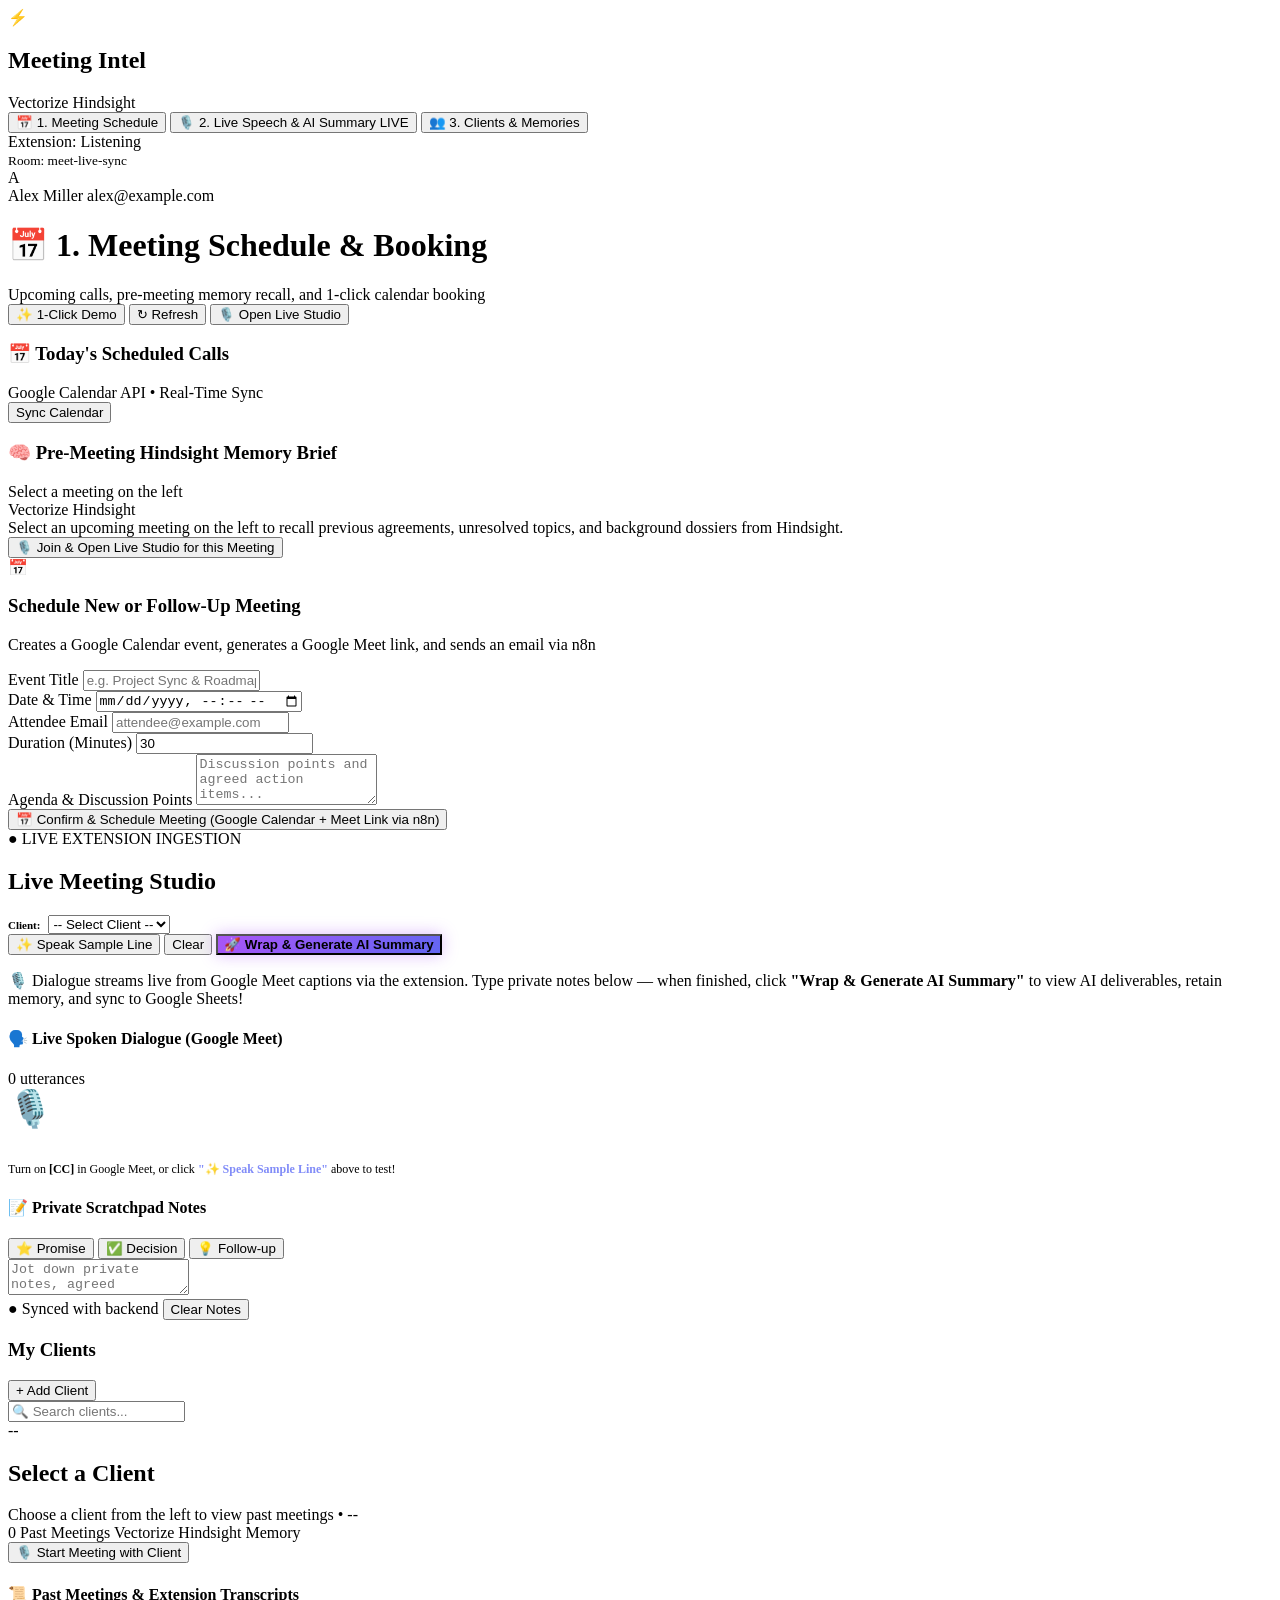
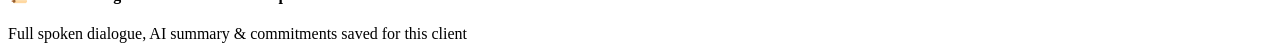
==== commit 50ddd9bd: "refactor: Consolidate left navigation into exactly 3 sections: Meeting Schedule, Live Speech & AI Su" ====
--- a/meeting-intelligence-agent/backend/app/static/index.html
+++ b/meeting-intelligence-agent/backend/app/static/index.html
@@ -3,7 +3,7 @@
 <head>
   <meta charset="UTF-8">
   <meta name="viewport" content="width=device-width, initial-scale=1.0">
-  <title>Meeting Intelligence Agent - Client Dashboard</title>
+  <title>Meeting Intelligence Agent</title>
   <link rel="stylesheet" href="/static/dashboard.css">
 </head>
 <body>
@@ -21,18 +21,18 @@
       </div>
 
       <nav class="sidebar-nav">
-        <button class="nav-item active" data-view="view-clients">
-          <span class="nav-icon">👥</span>
-          <span class="nav-label">Clients & Transcripts</span>
+        <button class="nav-item active" data-view="view-schedule">
+          <span class="nav-icon">📅</span>
+          <span class="nav-label">1. Meeting Schedule</span>
         </button>
         <button class="nav-item" data-view="view-studio">
           <span class="nav-icon">🎙️</span>
-          <span class="nav-label">Live Studio</span>
+          <span class="nav-label">2. Live Speech & AI Summary</span>
           <span class="nav-badge" id="streamBadge">LIVE</span>
         </button>
-        <button class="nav-item" data-view="view-intelligence">
-          <span class="nav-icon">⚡</span>
-          <span class="nav-label">AI Summary & Follow-up</span>
+        <button class="nav-item" data-view="view-clients">
+          <span class="nav-icon">👥</span>
+          <span class="nav-label">3. Clients & Memories</span>
         </button>
       </nav>
 
@@ -59,18 +59,247 @@
       <!-- Top Bar -->
       <header class="topbar">
         <div class="topbar-left">
-          <h1 id="currentViewTitle">👥 Clients & Past Meeting Transcripts</h1>
-          <span class="topbar-sub" id="currentViewSubtitle">Manage clients, view past meetings, and read transcripts captured by the extension</span>
+          <h1 id="currentViewTitle">📅 1. Meeting Schedule & Booking</h1>
+          <span class="topbar-sub" id="currentViewSubtitle">Upcoming calls, pre-meeting memory recall, and 1-click calendar booking</span>
         </div>
         <div class="topbar-right">
           <button class="btn btn-magic-sm" id="btnLaunchDemoTop">✨ 1-Click Demo</button>
           <button class="btn btn-secondary btn-sm" id="btnGlobalRefresh">↻ Refresh</button>
-          <button class="btn btn-primary btn-sm" id="btnOpenAddClientModalTop">+ Add Client</button>
+          <button class="btn btn-primary btn-sm" id="btnLaunchStudioDirect">🎙️ Open Live Studio</button>
         </div>
       </header>
 
-      <!-- VIEW 1: Clients & Past Meetings with Transcripts -->
-      <section id="view-clients" class="dashboard-view active">
+      <!-- VIEW 1: Meeting Schedule & Booking -->
+      <section id="view-schedule" class="dashboard-view active">
+        <div class="grid-two-col mb-4">
+          <!-- Left: Today's Meetings -->
+          <div class="card">
+            <div class="card-header">
+              <div class="card-title-group">
+                <h3>📅 Today's Scheduled Calls</h3>
+                <span class="sub-text">Google Calendar API • Real-Time Sync</span>
+              </div>
+              <button class="btn btn-ghost btn-xs" id="btnRefreshCalendar">Sync Calendar</button>
+            </div>
+            <div class="card-body">
+              <div id="todayMeetingsList" class="schedule-list">
+                <!-- Dynamically populated -->
+              </div>
+            </div>
+          </div>
+
+          <!-- Right: Pre-Meeting Briefing Card -->
+          <div class="card briefing-panel-card">
+            <div class="card-header">
+              <div class="card-title-group">
+                <h3>🧠 Pre-Meeting Hindsight Memory Brief</h3>
+                <span class="sub-text" id="briefingContactName">Select a meeting on the left</span>
+              </div>
+              <span class="hindsight-pill">Vectorize Hindsight</span>
+            </div>
+            <div class="card-body">
+              <div id="briefingLoading" class="loader-state" style="display: none;">
+                <div class="spinner"></div>
+                <p>Querying Vectorize Hindsight Bank for past commitments...</p>
+              </div>
+              <div id="briefingContent" class="briefing-content-box">
+                Select an upcoming meeting on the left to recall previous agreements, unresolved topics, and background dossiers from Hindsight.
+              </div>
+              <div class="briefing-actions">
+                <button class="btn btn-accent btn-block" id="btnLaunchCallWithBrief">
+                  🎙️ Join & Open Live Studio for this Meeting
+                </button>
+              </div>
+            </div>
+          </div>
+        </div>
+
+        <!-- Schedule New / Follow-Up Meeting Card -->
+        <div class="card followup-card">
+          <div class="followup-header">
+            <div class="followup-title">
+              <span class="calendar-icon">📅</span>
+              <div>
+                <h3>Schedule New or Follow-Up Meeting</h3>
+                <p>Creates a Google Calendar event, generates a Google Meet link, and sends an email via n8n</p>
+              </div>
+            </div>
+          </div>
+
+          <div class="followup-form-grid">
+            <div class="form-group">
+              <label>Event Title</label>
+              <input type="text" id="followupTitle" placeholder="e.g. Project Sync & Roadmap Review" />
+            </div>
+            <div class="form-group">
+              <label>Date & Time</label>
+              <input type="datetime-local" id="followupDateTime" />
+            </div>
+            <div class="form-group">
+              <label>Attendee Email</label>
+              <input type="text" id="followupAttendees" placeholder="attendee@example.com" />
+            </div>
+            <div class="form-group">
+              <label>Duration (Minutes)</label>
+              <input type="number" id="followupDuration" value="30" step="15" />
+            </div>
+            <div class="form-group col-span-2">
+              <label>Agenda & Discussion Points</label>
+              <textarea id="followupAgenda" rows="3" placeholder="Discussion points and agreed action items..."></textarea>
+            </div>
+          </div>
+
+          <div class="followup-footer">
+            <button class="btn btn-success btn-lg" id="btnConfirmSchedule">
+              📅 Confirm & Schedule Meeting (Google Calendar + Meet Link via n8n)
+            </button>
+            <div id="calendarSuccessBox" class="success-box" style="display: none;"></div>
+          </div>
+        </div>
+      </section>
+
+      <!-- VIEW 2: Live Speech & AI Summary (Merged Live Studio + AI Results) -->
+      <section id="view-studio" class="dashboard-view">
+        <!-- Studio Control Header -->
+        <div class="studio-header-card">
+          <div class="studio-status-row">
+            <div class="studio-title-block">
+              <span class="live-pill">● LIVE EXTENSION INGESTION</span>
+              <h2 id="studioMeetingTitle">Live Meeting Studio</h2>
+              <div class="client-select-box" style="display: flex; align-items: center; gap: 8px; margin-top: 4px;">
+                <label style="font-size: 11px; color: var(--text-muted); font-weight: 700;">Client:</label>
+                <select id="studioClientSelector" class="select-input">
+                  <option value="">-- Select Client --</option>
+                </select>
+              </div>
+            </div>
+            <div class="studio-tools">
+              <button class="btn btn-primary btn-sm" id="btnSimulateDialogue" title="Simulate incoming caption">
+                ✨ Speak Sample Line
+              </button>
+              <button class="btn btn-ghost btn-sm" id="btnClearDialogue">Clear</button>
+              <button class="btn btn-accent btn-sm" id="btnStudioWrapMeeting" style="font-weight: 800; background: linear-gradient(135deg, #a855f7, #6366f1); box-shadow: 0 0 16px rgba(168, 85, 247, 0.4);">
+                🚀 Wrap & Generate AI Summary
+              </button>
+            </div>
+          </div>
+          <p class="studio-explainer">
+            🎙️ Dialogue streams live from Google Meet captions via the extension. Type private notes below — when finished, click <strong>"Wrap & Generate AI Summary"</strong> to view AI deliverables, retain memory, and sync to Google Sheets!
+          </p>
+        </div>
+
+        <!-- Live Workspace: Speech Stream + Scratchpad -->
+        <div class="studio-workspace mb-4">
+          <!-- Left: Real-time Transcript Stream -->
+          <div class="studio-pane dialogue-pane">
+            <div class="pane-header">
+              <h4>🗣️ Live Spoken Dialogue (Google Meet)</h4>
+              <span class="pane-meta" id="captionCount">0 utterances</span>
+            </div>
+            <div class="dialogue-feed" id="dialogueFeed">
+              <div class="empty-feed-hint">
+                <div style="font-size: 36px; margin-bottom: 8px;">🎙️</div>
+                <strong style="font-size: 15px; color: #fff;">Waiting for speech from Google Meet...</strong>
+                <p style="font-size: 12px; color: var(--text-muted); margin-top: 6px;">
+                  Turn on <strong>[CC]</strong> in Google Meet, or click <strong style="color: #818cf8;">"✨ Speak Sample Line"</strong> above to test!
+                </p>
+              </div>
+            </div>
+          </div>
+
+          <!-- Right: Interactive User Scratchpad -->
+          <div class="studio-pane scratchpad-pane">
+            <div class="pane-header">
+              <h4>📝 Private Scratchpad Notes</h4>
+              <div class="quick-tags-group">
+                <button class="btn-tag" data-tag="[Promise: ]">⭐ Promise</button>
+                <button class="btn-tag" data-tag="[Decision: ]">✅ Decision</button>
+                <button class="btn-tag" data-tag="[Action: ]">💡 Follow-up</button>
+              </div>
+            </div>
+            <textarea id="studioScratchpad" class="studio-textarea" placeholder="Jot down private notes, agreed commitments, or ideas during the call..."></textarea>
+            <div class="scratchpad-statusbar">
+              <span id="scratchpadSaveStatus">● Synced with backend</span>
+              <button class="btn btn-link btn-xs" id="btnClearNotes">Clear Notes</button>
+            </div>
+          </div>
+        </div>
+
+        <!-- Merged Post-Call AI Summary Results Block -->
+        <div id="intelLoadingState" class="loader-state" style="display: none;">
+          <div class="spinner-large"></div>
+          <h3>Running AI Synthesis & Saving Memory...</h3>
+          <p>Extracting commitments, syncing action items to Google Sheets, and updating Vectorize Hindsight...</p>
+        </div>
+
+        <div id="intelMainContent" style="display: none;">
+          <!-- Hindsight & n8n Confirmation Banner -->
+          <div class="memory-confirmation-banner">
+            <div class="banner-icon">🧠</div>
+            <div class="banner-text">
+              <h4>Retained in Vectorize Hindsight Cloud & Action Items Synced</h4>
+              <p id="hindsightMemoryDetails">Bank: bank_alex_example_com | Action items automatically sent to Google Sheets via n8n</p>
+            </div>
+            <span class="badge-success">Encrypted & Grounded</span>
+          </div>
+
+          <!-- Structured Intelligence Grid -->
+          <div class="intel-grid">
+            <!-- Executive Summary -->
+            <div class="intel-card col-span-2">
+              <div class="intel-card-header">
+                <h4>📌 Executive Summary & Key Milestones</h4>
+              </div>
+              <div class="intel-card-body" id="intelSummary">
+                Meeting summary will appear here after wrapping the call.
+              </div>
+            </div>
+
+            <!-- Promises Made by Us -->
+            <div class="intel-card">
+              <div class="intel-card-header highlight-blue">
+                <h4>🙋 Promises Made by You (Your Deliverables)</h4>
+              </div>
+              <ul class="intel-list" id="intelPromisesUs">
+                <li style="color: var(--text-muted);">No promises recorded.</li>
+              </ul>
+            </div>
+
+            <!-- Promises Made by Them -->
+            <div class="intel-card">
+              <div class="intel-card-header highlight-purple">
+                <h4>👥 Promises Made by Client</h4>
+              </div>
+              <ul class="intel-list" id="intelPromisesThem">
+                <li style="color: var(--text-muted);">No client commitments recorded.</li>
+              </ul>
+            </div>
+
+            <!-- Unresolved Action Items -->
+            <div class="intel-card">
+              <div class="intel-card-header highlight-amber">
+                <h4>❓ Unresolved Questions & Pending Follow-Ups</h4>
+              </div>
+              <ul class="intel-list" id="intelOpenFollowups">
+                <li style="color: var(--text-muted);">No open items detected.</li>
+              </ul>
+            </div>
+
+            <!-- Note Discrepancy Reconciliation -->
+            <div class="intel-card">
+              <div class="intel-card-header highlight-red">
+                <h4>🔍 Notes Check (Scratchpad vs. Spoken Dialogue)</h4>
+              </div>
+              <ul class="intel-list" id="intelDiscrepancies">
+                <li style="color: var(--text-muted);">No discrepancies detected.</li>
+              </ul>
+            </div>
+          </div>
+        </div>
+      </section>
+
+      <!-- VIEW 3: Clients & Memories -->
+      <section id="view-clients" class="dashboard-view">
         <div class="client-dashboard-layout">
           <!-- Left: Clients Directory List -->
           <div class="client-list-pane">
@@ -79,7 +308,7 @@
               <button class="btn btn-primary btn-xs" id="btnOpenAddClientModal">+ Add Client</button>
             </div>
             <div class="search-box">
-              <input type="text" id="clientSearchInput" placeholder="🔍 Search clients by name or company..." />
+              <input type="text" id="clientSearchInput" placeholder="🔍 Search clients..." />
             </div>
             <div class="clients-list" id="clientsContainer">
               <!-- Dynamically populated from /api/clients -->
@@ -114,202 +343,12 @@
             <div class="client-history-section">
               <div class="section-title-row">
                 <h4>📜 Past Meetings & Extension Transcripts</h4>
-                <span class="sub-text">Captures full spoken dialogue, AI summary & commitments</span>
+                <span class="sub-text">Full spoken dialogue, AI summary & commitments saved for this client</span>
               </div>
 
               <div id="clientMeetingsList" class="meetings-timeline-container">
-                <!-- Dynamically populated from /api/clients/{email}/meetings -->
-                <div class="empty-history-hint">
-                  <div style="font-size: 32px; margin-bottom: 8px;">📜</div>
-                  <strong>No past meetings recorded for this client yet.</strong>
-                  <p style="font-size: 12px; color: var(--text-muted); margin-top: 6px;">
-                    Click <strong>"Start Meeting with Client"</strong> above to record your first meeting!
-                  </p>
-                </div>
-              </div>
-            </div>
-          </div>
-        </div>
-      </section>
-
-      <!-- VIEW 2: Live Meeting Studio & Scratchpad -->
-      <section id="view-studio" class="dashboard-view">
-        <div class="studio-header-card">
-          <div class="studio-status-row">
-            <div class="studio-title-block">
-              <span class="live-pill">● LIVE EXTENSION INGESTION</span>
-              <h2 id="studioMeetingTitle">Live Meeting Studio</h2>
-              <div class="client-select-box" style="display: flex; align-items: center; gap: 8px; margin-top: 4px;">
-                <label style="font-size: 11px; color: var(--text-muted); font-weight: 700;">Meeting with Client:</label>
-                <select id="studioClientSelector" class="select-input">
-                  <option value="">-- Select Client --</option>
-                </select>
-              </div>
-            </div>
-            <div class="studio-tools">
-              <button class="btn btn-primary btn-sm" id="btnSimulateDialogue" title="Simulate incoming caption">
-                ✨ Speak Sample Line
-              </button>
-              <button class="btn btn-ghost btn-sm" id="btnClearDialogue">Clear</button>
-              <button class="btn btn-accent btn-sm" id="btnStudioWrapMeeting" style="font-weight: 800; background: linear-gradient(135deg, #a855f7, #6366f1); box-shadow: 0 0 16px rgba(168, 85, 247, 0.4);">
-                🚀 Finish & Summarize Meeting
-              </button>
-            </div>
-          </div>
-          <p class="studio-explainer">
-            🎙️ Dialogue streams live from Google Meet via the extension. Take private notes in the scratchpad — when finished, click <strong>"Finish & Summarize Meeting"</strong> to generate AI analysis, save memory, and sync tasks to Google Sheets!
-          </p>
-        </div>
-
-        <div class="studio-workspace">
-          <!-- Left: Real-time Transcript Stream -->
-          <div class="studio-pane dialogue-pane">
-            <div class="pane-header">
-              <h4>🗣️ Live Spoken Dialogue (Google Meet)</h4>
-              <span class="pane-meta" id="captionCount">0 utterances</span>
-            </div>
-            <div class="dialogue-feed" id="dialogueFeed">
-              <div class="empty-feed-hint">
-                <div style="font-size: 32px; margin-bottom: 8px;">🎙️</div>
-                <strong>Waiting for speech from Google Meet...</strong>
-                <p style="font-size: 12px; color: var(--text-muted); margin-top: 6px;">
-                  Turn on <strong>[CC]</strong> in Google Meet, or click <strong style="color: #818cf8;">"✨ Speak Sample Line"</strong> above to test!
-                </p>
-              </div>
-            </div>
-          </div>
-
-          <!-- Right: Interactive User Scratchpad -->
-          <div class="studio-pane scratchpad-pane">
-            <div class="pane-header">
-              <h4>📝 Private Scratchpad Notes</h4>
-              <div class="quick-tags-group">
-                <button class="btn-tag" data-tag="[Promise: ]">⭐ Promise</button>
-                <button class="btn-tag" data-tag="[Decision: ]">✅ Decision</button>
-                <button class="btn-tag" data-tag="[Action: ]">💡 Follow-up</button>
-              </div>
-            </div>
-            <textarea id="studioScratchpad" class="studio-textarea" placeholder="Jot down private notes, agreed commitments, or ideas during the call..."></textarea>
-            <div class="scratchpad-statusbar">
-              <span id="scratchpadSaveStatus">● Synced with backend</span>
-              <button class="btn btn-link btn-xs" id="btnClearNotes">Clear Notes</button>
-            </div>
-          </div>
-        </div>
-      </section>
-
-      <!-- VIEW 3: Post-Meeting Intelligence & Follow-up Center -->
-      <section id="view-intelligence" class="dashboard-view">
-        <div id="intelLoadingState" class="loader-state" style="display: none;">
-          <div class="spinner-large"></div>
-          <h3>Running AI Synthesis & Saving Memory...</h3>
-          <p>Extracting commitments, syncing action items to Google Sheets, and updating Vectorize Hindsight...</p>
-        </div>
-
-        <div id="intelMainContent">
-          <!-- Hindsight & n8n Confirmation Banner -->
-          <div class="memory-confirmation-banner">
-            <div class="banner-icon">🧠</div>
-            <div class="banner-text">
-              <h4>Retained in Vectorize Hindsight Cloud & Action Items Synced</h4>
-              <p id="hindsightMemoryDetails">Bank: bank_alex_example_com | Action items automatically sent to Google Sheets via n8n</p>
-            </div>
-            <span class="badge-success">Encrypted & Grounded</span>
-          </div>
-
-          <!-- Structured Intelligence Grid -->
-          <div class="intel-grid">
-            <!-- Executive Summary -->
-            <div class="intel-card col-span-2">
-              <div class="intel-card-header">
-                <h4>📌 Executive Summary & Key Milestones</h4>
-              </div>
-              <div class="intel-card-body" id="intelSummary">
-                No meeting analyzed yet. Complete a live meeting session in Live Studio to view extracted commitments and AI analysis.
-              </div>
-            </div>
-
-            <!-- Promises Made by Us -->
-            <div class="intel-card">
-              <div class="intel-card-header highlight-blue">
-                <h4>🙋 Promises Made by You (Your Deliverables)</h4>
-              </div>
-              <ul class="intel-list" id="intelPromisesUs">
-                <li style="color: var(--text-muted);">No promises recorded yet.</li>
-              </ul>
-            </div>
-
-            <!-- Promises Made by Them -->
-            <div class="intel-card">
-              <div class="intel-card-header highlight-purple">
-                <h4>👥 Promises Made by Client</h4>
-              </div>
-              <ul class="intel-list" id="intelPromisesThem">
-                <li style="color: var(--text-muted);">No client commitments recorded yet.</li>
-              </ul>
-            </div>
-
-            <!-- Unresolved Action Items -->
-            <div class="intel-card">
-              <div class="intel-card-header highlight-amber">
-                <h4>❓ Unresolved Questions & Pending Follow-Ups</h4>
-              </div>
-              <ul class="intel-list" id="intelOpenFollowups">
-                <li style="color: var(--text-muted);">No open items detected.</li>
-              </ul>
-            </div>
-
-            <!-- Note Discrepancy Reconciliation -->
-            <div class="intel-card">
-              <div class="intel-card-header highlight-red">
-                <h4>🔍 Notes Check (Scratchpad vs. Spoken Dialogue)</h4>
-              </div>
-              <ul class="intel-list" id="intelDiscrepancies">
-                <li style="color: var(--text-muted);">No discrepancies detected.</li>
-              </ul>
-            </div>
-          </div>
-
-          <!-- Proactive Follow-up Action Card -->
-          <div class="card followup-card">
-            <div class="followup-header">
-              <div class="followup-title">
-                <span class="calendar-icon">📅</span>
-                <div>
-                  <h3>Schedule Follow-Up Meeting with <span id="followupAttendeeName">Client</span></h3>
-                  <p>Agreed target reconnect date: <strong id="followupSuggestedDate">Select a date</strong></p>
-                </div>
-              </div>
-            </div>
-
-            <div class="followup-form-grid">
-              <div class="form-group">
-                <label>Event Title</label>
-                <input type="text" id="followupTitle" placeholder="e.g. Project Sync & Action Items" />
-              </div>
-              <div class="form-group">
-                <label>Date & Time</label>
-                <input type="datetime-local" id="followupDateTime" />
-              </div>
-              <div class="form-group">
-                <label>Attendee Email</label>
-                <input type="text" id="followupAttendees" placeholder="attendee@example.com" />
-              </div>
-              <div class="form-group">
-                <label>Duration (Minutes)</label>
-                <input type="number" id="followupDuration" value="30" step="15" />
-              </div>
-              <div class="form-group col-span-2">
-                <label>Agenda & Action Items (Auto-Filled from Meeting Commitments)</label>
-                <textarea id="followupAgenda" rows="3" placeholder="Agreed discussion points and deliverables will be pre-filled here..."></textarea>
-              </div>
-            </div>
-
-            <div class="followup-footer">
-              <button class="btn btn-success btn-lg" id="btnConfirmSchedule">
-                📅 Confirm & Book Follow-Up Meeting (via Google Calendar & n8n)
-              </button>
-              <div id="calendarSuccessBox" class="success-box" style="display: none;"></div>
+                <!-- Dynamically populated -->
+              </div>
             </div>
           </div>
         </div>
@@ -342,8 +381,8 @@
           <input type="text" id="modalClientPhone" placeholder="e.g. +1 555-0199" />
         </div>
         <div class="form-group">
-          <label>Initial Notes / Relationship Context</label>
-          <textarea id="modalClientNotes" rows="2" placeholder="Key contact for enterprise mobile app launch..."></textarea>
+          <label>Initial Notes / Context</label>
+          <textarea id="modalClientNotes" rows="2" placeholder="Key stakeholder..."></textarea>
         </div>
       </div>
       <div class="modal-footer">
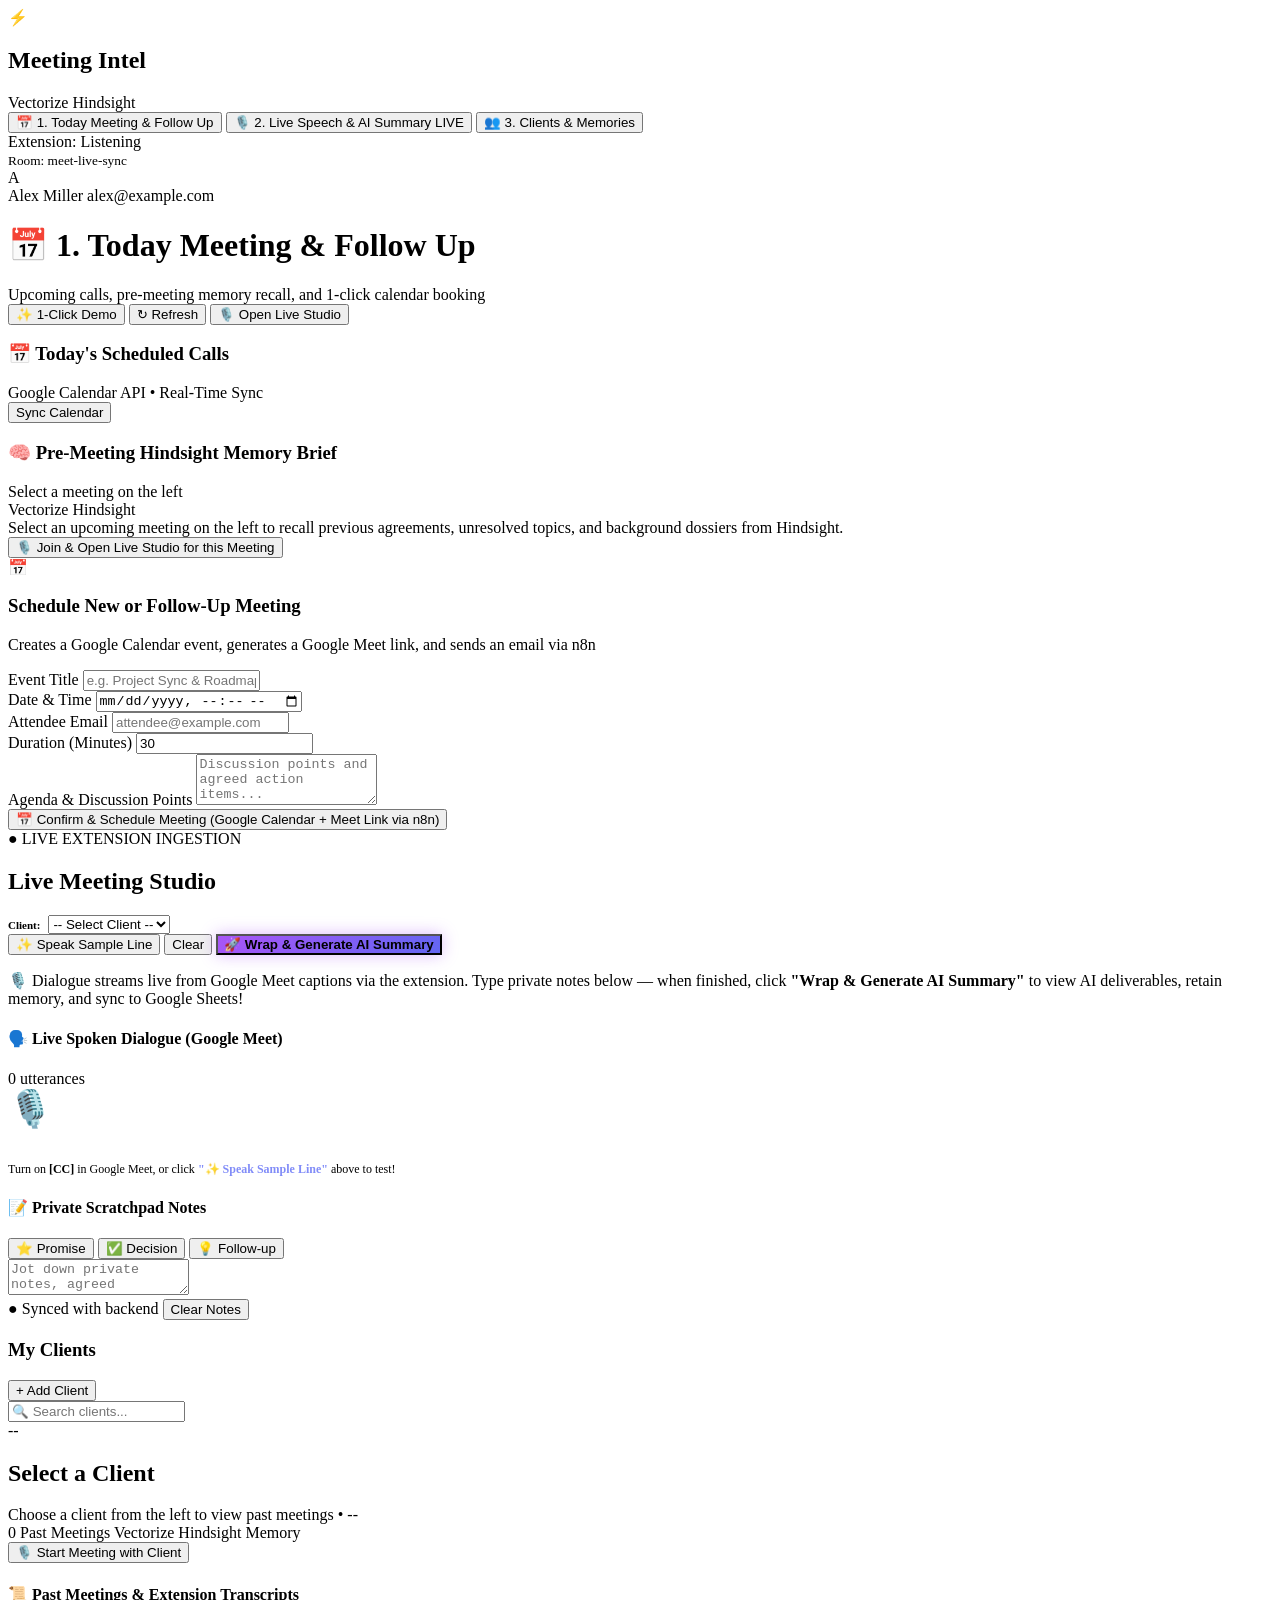
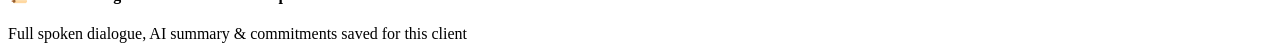
==== commit 07b41e28: "refactor: Rename 1st navigation tab to '1. Today Meeting & Follow Up' and include the Schedule Follo" ====
--- a/meeting-intelligence-agent/backend/app/static/index.html
+++ b/meeting-intelligence-agent/backend/app/static/index.html
@@ -23,7 +23,7 @@
       <nav class="sidebar-nav">
         <button class="nav-item active" data-view="view-schedule">
           <span class="nav-icon">📅</span>
-          <span class="nav-label">1. Meeting Schedule</span>
+          <span class="nav-label">1. Today Meeting & Follow Up</span>
         </button>
         <button class="nav-item" data-view="view-studio">
           <span class="nav-icon">🎙️</span>
@@ -59,7 +59,7 @@
       <!-- Top Bar -->
       <header class="topbar">
         <div class="topbar-left">
-          <h1 id="currentViewTitle">📅 1. Meeting Schedule & Booking</h1>
+          <h1 id="currentViewTitle">📅 1. Today Meeting & Follow Up</h1>
           <span class="topbar-sub" id="currentViewSubtitle">Upcoming calls, pre-meeting memory recall, and 1-click calendar booking</span>
         </div>
         <div class="topbar-right">
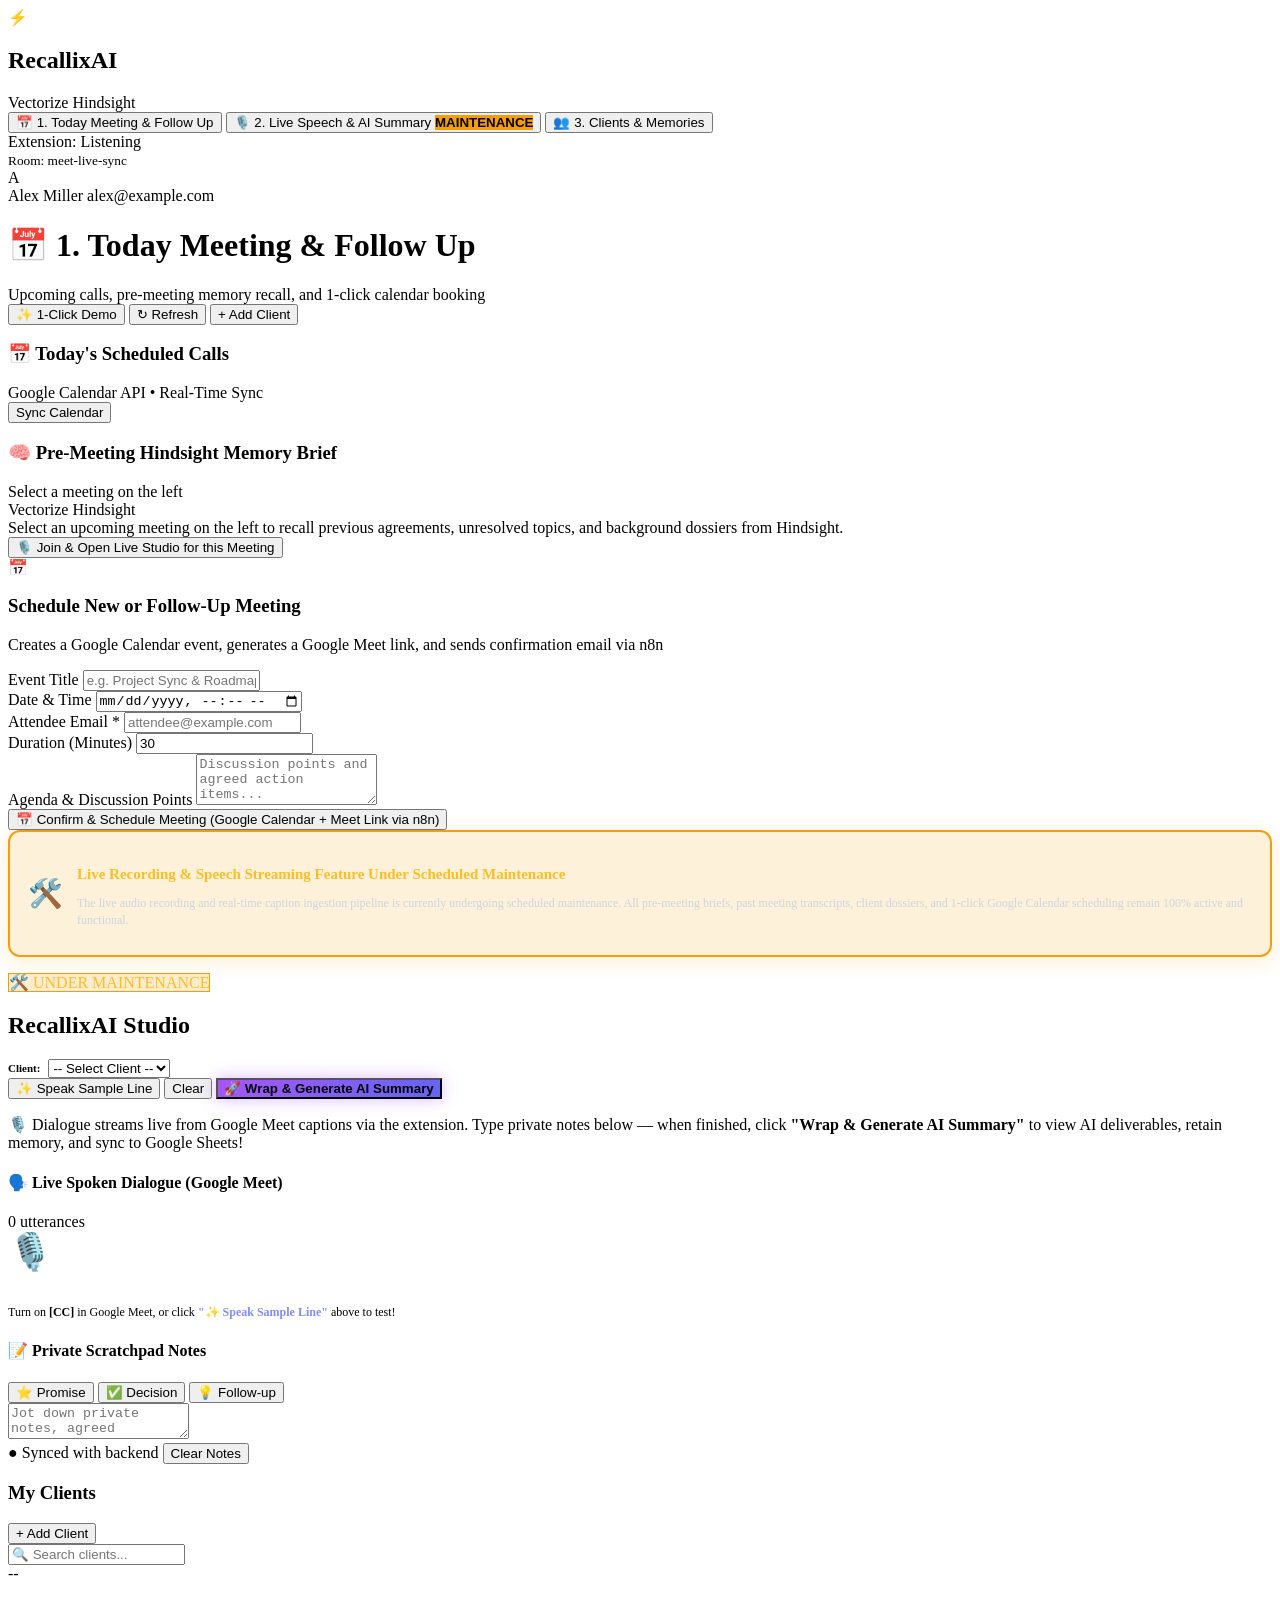
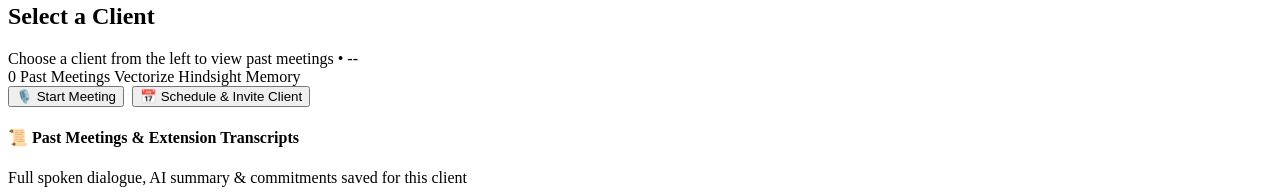
==== commit 365c6de0: "Add meeting intelligence agent folder" ====
--- a/meeting-intelligence-agent/backend/app/static/index.html
+++ b/meeting-intelligence-agent/backend/app/static/index.html
@@ -3,7 +3,7 @@
 <head>
   <meta charset="UTF-8">
   <meta name="viewport" content="width=device-width, initial-scale=1.0">
-  <title>Meeting Intelligence Agent</title>
+  <title>RecallixAI - Meeting Intelligence</title>
   <link rel="stylesheet" href="/static/dashboard.css">
 </head>
 <body>
@@ -14,23 +14,23 @@
         <div class="brand-logo">
           <span class="brand-icon">⚡</span>
           <div class="brand-text">
-            <h2>Meeting Intel</h2>
+            <h2>RecallixAI</h2>
             <span class="brand-tag">Vectorize Hindsight</span>
           </div>
         </div>
       </div>
 
       <nav class="sidebar-nav">
-        <button class="nav-item active" data-view="view-schedule">
+        <button class="nav-item active" data-view="view-schedule" onclick="switchView('schedule')">
           <span class="nav-icon">📅</span>
           <span class="nav-label">1. Today Meeting & Follow Up</span>
         </button>
-        <button class="nav-item" data-view="view-studio">
+        <button class="nav-item" data-view="view-studio" onclick="switchView('studio')">
           <span class="nav-icon">🎙️</span>
           <span class="nav-label">2. Live Speech & AI Summary</span>
-          <span class="nav-badge" id="streamBadge">LIVE</span>
+          <span class="nav-badge" id="streamBadge" style="background: #f59e0b; color: #000; font-weight: 800;">MAINTENANCE</span>
         </button>
-        <button class="nav-item" data-view="view-clients">
+        <button class="nav-item" data-view="view-clients" onclick="switchView('clients')">
           <span class="nav-icon">👥</span>
           <span class="nav-label">3. Clients & Memories</span>
         </button>
@@ -65,7 +65,7 @@
         <div class="topbar-right">
           <button class="btn btn-magic-sm" id="btnLaunchDemoTop">✨ 1-Click Demo</button>
           <button class="btn btn-secondary btn-sm" id="btnGlobalRefresh">↻ Refresh</button>
-          <button class="btn btn-primary btn-sm" id="btnLaunchStudioDirect">🎙️ Open Live Studio</button>
+          <button class="btn btn-primary btn-sm" id="btnOpenAddClientModalTop" onclick="openAddClientModal()">+ Add Client</button>
         </div>
       </header>
 
@@ -115,13 +115,13 @@
         </div>
 
         <!-- Schedule New / Follow-Up Meeting Card -->
-        <div class="card followup-card">
+        <div class="card followup-card" id="scheduleFormCard">
           <div class="followup-header">
             <div class="followup-title">
               <span class="calendar-icon">📅</span>
               <div>
                 <h3>Schedule New or Follow-Up Meeting</h3>
-                <p>Creates a Google Calendar event, generates a Google Meet link, and sends an email via n8n</p>
+                <p>Creates a Google Calendar event, generates a Google Meet link, and sends confirmation email via n8n</p>
               </div>
             </div>
           </div>
@@ -136,7 +136,7 @@
               <input type="datetime-local" id="followupDateTime" />
             </div>
             <div class="form-group">
-              <label>Attendee Email</label>
+              <label>Attendee Email *</label>
               <input type="text" id="followupAttendees" placeholder="attendee@example.com" />
             </div>
             <div class="form-group">
@@ -150,7 +150,7 @@
           </div>
 
           <div class="followup-footer">
-            <button class="btn btn-success btn-lg" id="btnConfirmSchedule">
+            <button class="btn btn-success btn-lg" id="btnConfirmSchedule" onclick="scheduleFollowUpEvent()">
               📅 Confirm & Schedule Meeting (Google Calendar + Meet Link via n8n)
             </button>
             <div id="calendarSuccessBox" class="success-box" style="display: none;"></div>
@@ -160,12 +160,23 @@
 
       <!-- VIEW 2: Live Speech & AI Summary (Merged Live Studio + AI Results) -->
       <section id="view-studio" class="dashboard-view">
+        <!-- Feature Maintenance Notice Banner -->
+        <div class="maintenance-notice-card" style="background: rgba(245, 158, 11, 0.15); border: 2px solid #f59e0b; border-radius: 12px; padding: 14px 18px; margin-bottom: 16px; display: flex; align-items: center; gap: 14px; box-shadow: 0 4px 20px rgba(245, 158, 11, 0.2);">
+          <span style="font-size: 28px;">🛠️</span>
+          <div>
+            <h4 style="color: #fbbf24; font-size: 15px; margin-bottom: 4px;">Live Recording & Speech Streaming Feature Under Scheduled Maintenance</h4>
+            <p style="color: #cbd5e1; font-size: 12px; line-height: 1.4;">
+              The live audio recording and real-time caption ingestion pipeline is currently undergoing scheduled maintenance. All pre-meeting briefs, past meeting transcripts, client dossiers, and 1-click Google Calendar scheduling remain 100% active and functional.
+            </p>
+          </div>
+        </div>
+
         <!-- Studio Control Header -->
         <div class="studio-header-card">
           <div class="studio-status-row">
             <div class="studio-title-block">
-              <span class="live-pill">● LIVE EXTENSION INGESTION</span>
-              <h2 id="studioMeetingTitle">Live Meeting Studio</h2>
+              <span class="live-pill" style="background: rgba(245, 158, 11, 0.2); color: #fbbf24; border: 1px solid #f59e0b;">🛠️ UNDER MAINTENANCE</span>
+              <h2 id="studioMeetingTitle">RecallixAI Studio</h2>
               <div class="client-select-box" style="display: flex; align-items: center; gap: 8px; margin-top: 4px;">
                 <label style="font-size: 11px; color: var(--text-muted); font-weight: 700;">Client:</label>
                 <select id="studioClientSelector" class="select-input">
@@ -305,7 +316,7 @@
           <div class="client-list-pane">
             <div class="pane-header-row">
               <h3>My Clients</h3>
-              <button class="btn btn-primary btn-xs" id="btnOpenAddClientModal">+ Add Client</button>
+              <button class="btn btn-primary btn-xs" id="btnOpenAddClientModal" onclick="openAddClientModal()">+ Add Client</button>
             </div>
             <div class="search-box">
               <input type="text" id="clientSearchInput" placeholder="🔍 Search clients..." />
@@ -332,9 +343,12 @@
                   <span class="tag-pill">Vectorize Hindsight Memory</span>
                 </div>
               </div>
-              <div class="client-action-block">
+              <div class="client-action-block" style="display: flex; gap: 8px; flex-wrap: wrap;">
                 <button class="btn btn-accent btn-md" id="btnStartMeetingWithClient">
-                  🎙️ Start Meeting with <span id="btnClientTargetName">Client</span>
+                  🎙️ Start Meeting
+                </button>
+                <button class="btn btn-success btn-md" id="btnScheduleMeetingForClient" onclick="scheduleMeetingForClient()">
+                  📅 Schedule & Invite Client
                 </button>
               </div>
             </div>
@@ -361,7 +375,7 @@
     <div class="modal-card">
       <div class="modal-header">
         <h3>+ Add New Client</h3>
-        <button class="btn-close" id="btnCloseAddClientModal">✕</button>
+        <button class="btn-close" id="btnCloseAddClientModal" onclick="closeAddClientModal()">✕</button>
       </div>
       <div class="modal-body">
         <div class="form-group">
@@ -386,8 +400,32 @@
         </div>
       </div>
       <div class="modal-footer">
-        <button class="btn btn-ghost" id="btnCancelAddClient">Cancel</button>
-        <button class="btn btn-primary" id="btnSaveClient">Save Client</button>
+        <button class="btn btn-ghost" id="btnCancelAddClient" onclick="closeAddClientModal()">Cancel</button>
+        <button class="btn btn-primary" id="btnSaveClient" onclick="saveNewClient()">Save Client</button>
+      </div>
+    </div>
+  </div>
+
+  <!-- Modal: CC Reminder Popout -->
+  <div class="modal-backdrop" id="ccReminderModal" style="display: none;">
+    <div class="modal-card" style="max-width: 480px; text-align: center; border: 2px solid #818cf8; box-shadow: 0 0 30px rgba(129, 140, 248, 0.3);">
+      <div class="modal-header" style="justify-content: center;">
+        <h3 style="color: #818cf8; font-size: 20px;">🎙️ Important: Turn On Captions [CC]</h3>
+      </div>
+      <div class="modal-body" style="padding: 20px 10px;">
+        <div style="font-size: 48px; margin-bottom: 12px;">💬</div>
+        <h4 style="font-size: 16px; color: #fff; margin-bottom: 8px;">To enable live speech transcription & AI analysis:</h4>
+        <p style="font-size: 13px; color: #cbd5e1; line-height: 1.5; margin-bottom: 16px;">
+          Once you join your <strong>Google Meet</strong> call, click the <strong>[CC] (Closed Captions)</strong> button in the bottom bar.
+          This allows RecallixAI to record, transcribe, extract promises, and save memories automatically!
+        </p>
+        <div style="background: rgba(99, 102, 241, 0.15); border-radius: 8px; padding: 10px; font-size: 12px; color: #a5b4fc; text-align: left;">
+          💡 <strong>Pro Tip:</strong> Look for the floating <span style="color: #4ade80; font-weight: 700;">"⚡ RecallixAI: Listening"</span> badge in the bottom-left of your Google Meet tab!
+        </div>
+      </div>
+      <div class="modal-footer" style="justify-content: center; gap: 12px;">
+        <button class="btn btn-primary btn-md" onclick="closeCcReminderModal()">✅ Got it, I'll turn on CC</button>
+        <a href="https://meet.google.com/new" target="_blank" class="btn btn-accent btn-md" style="text-decoration: none;">🚀 Open Google Meet ↗</a>
       </div>
     </div>
   </div>
